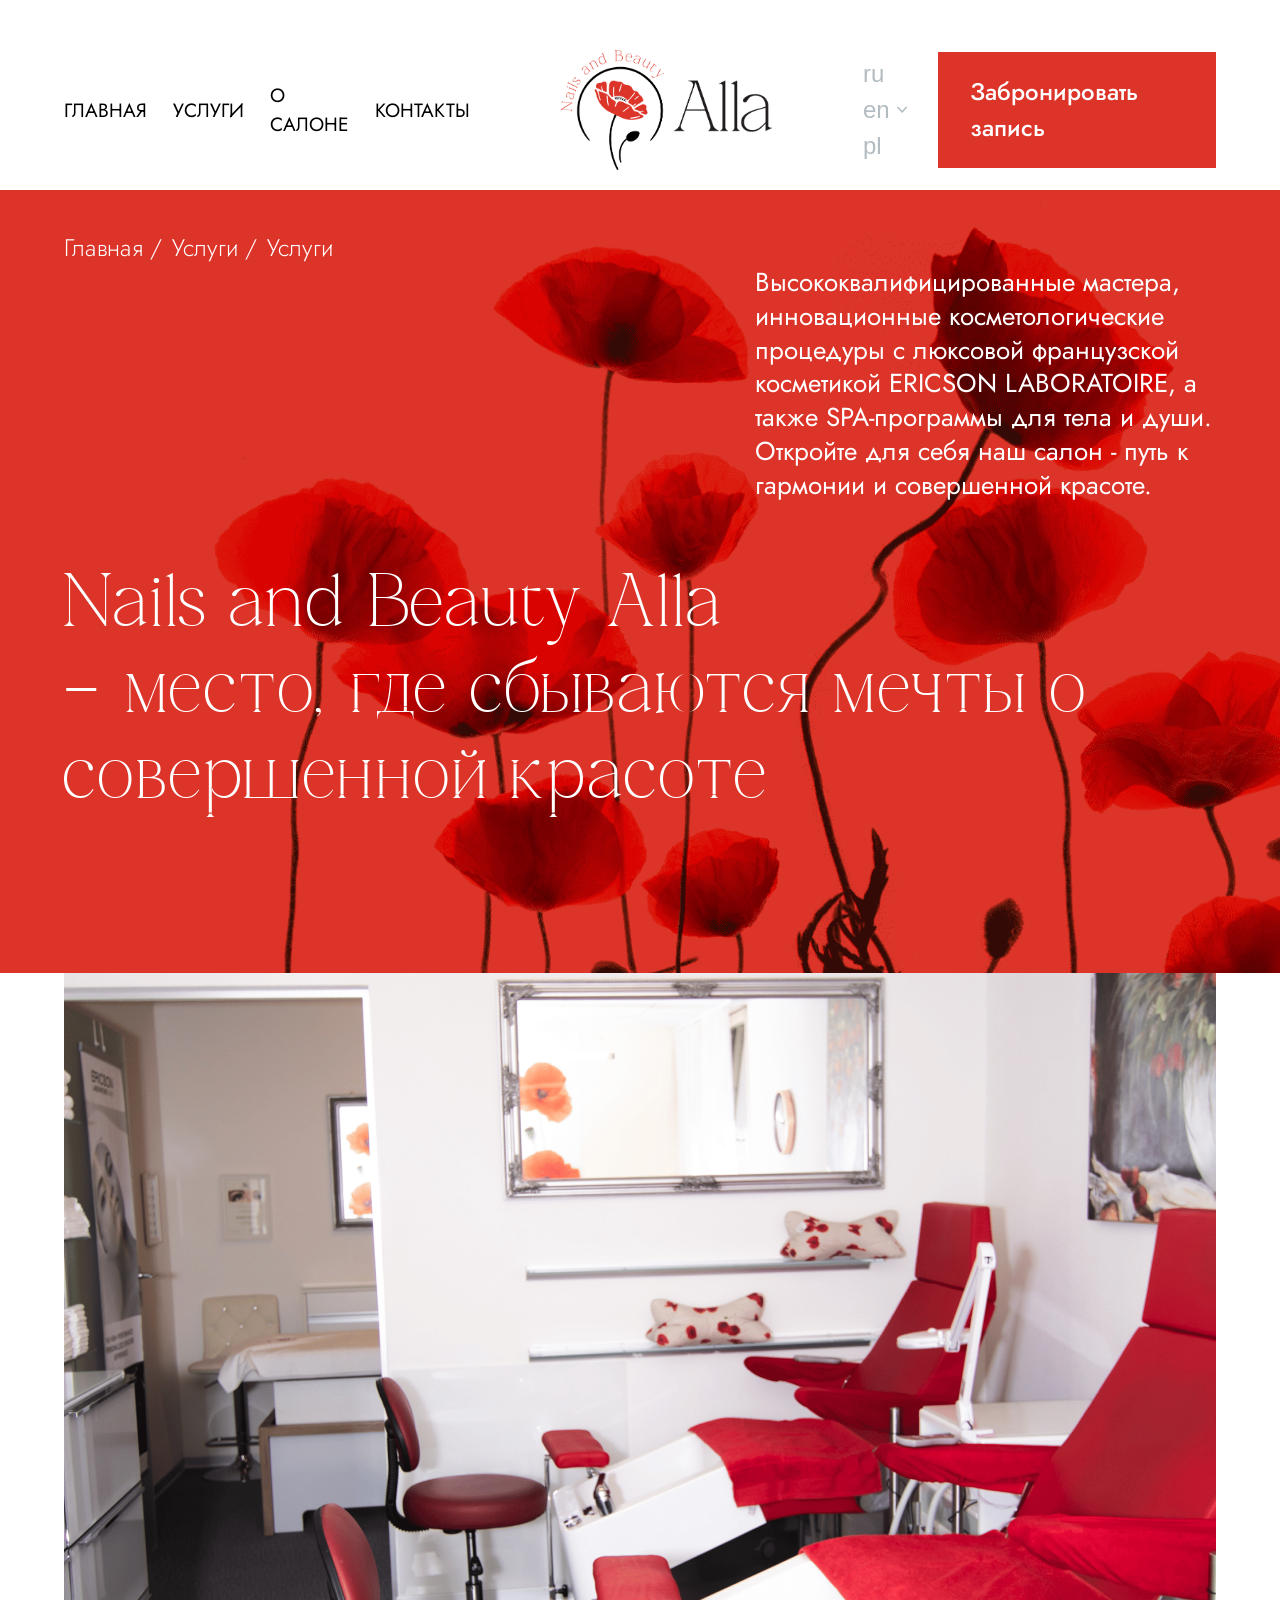
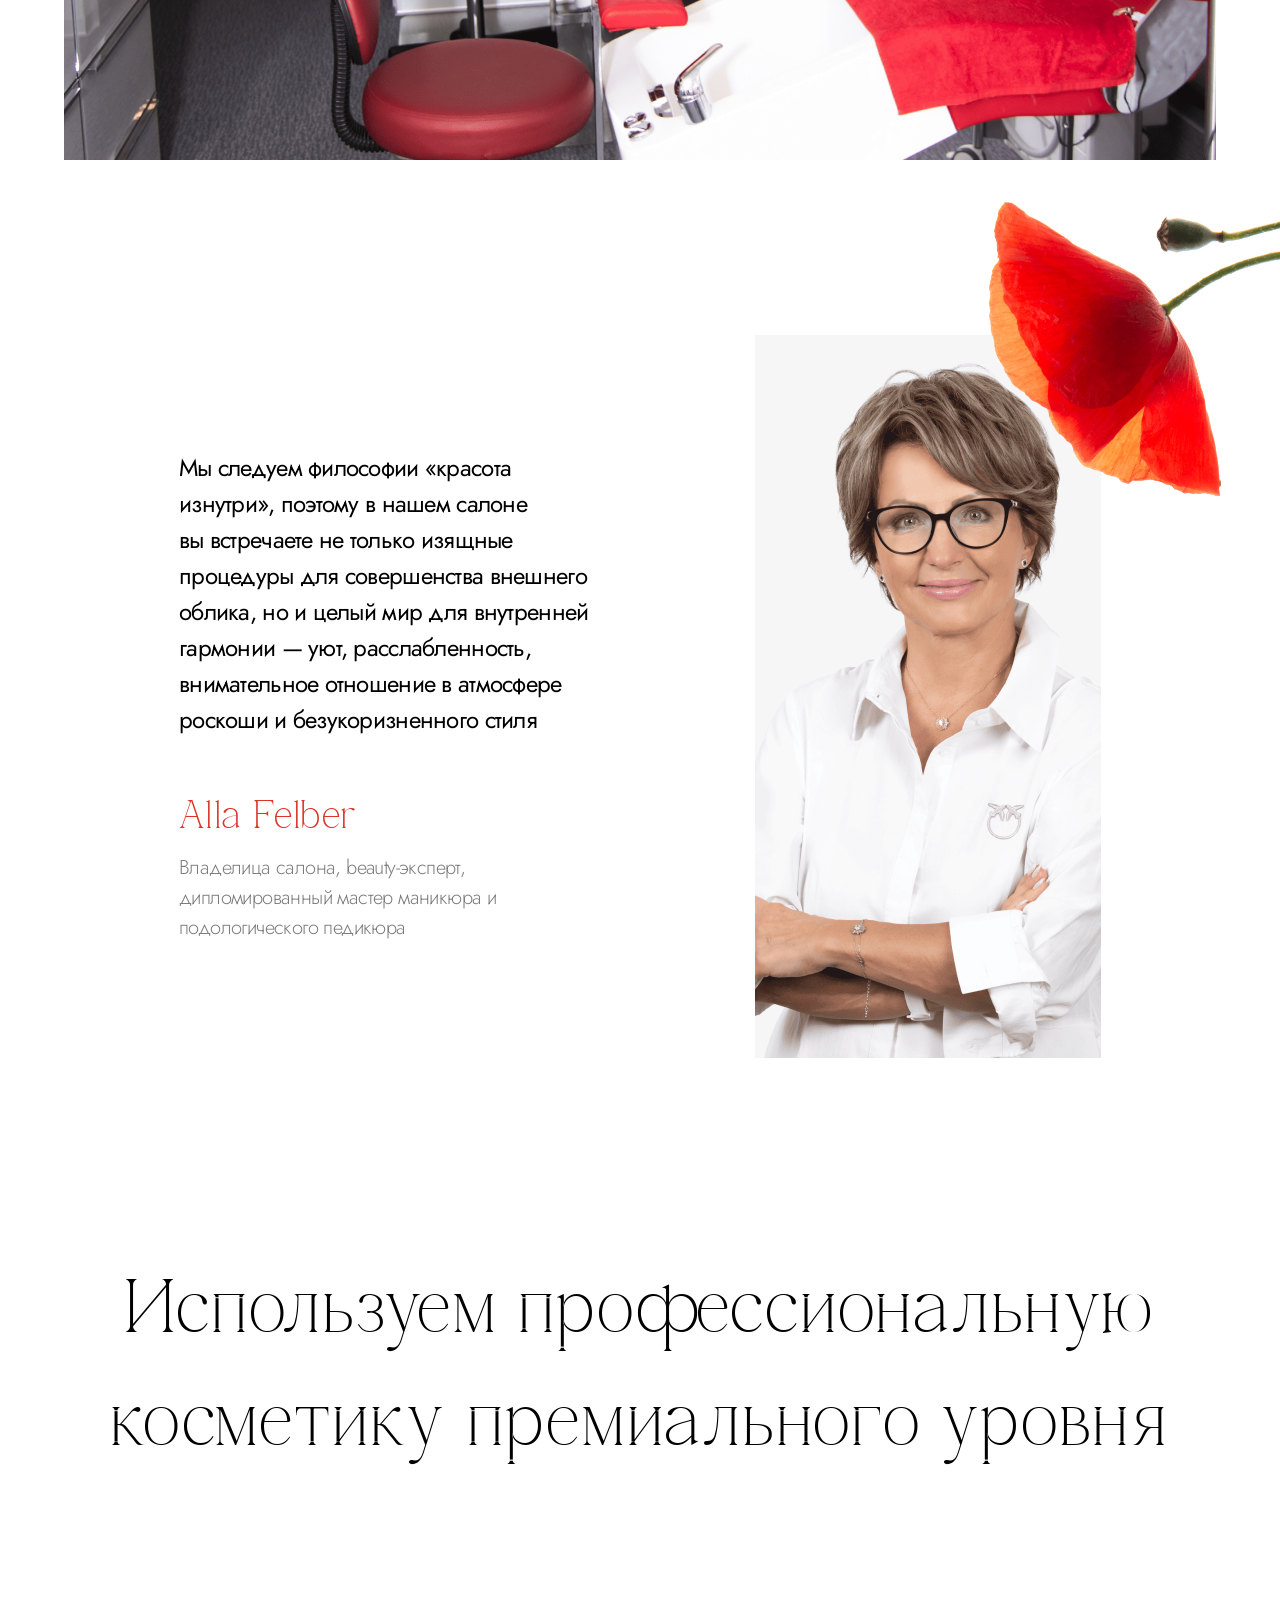
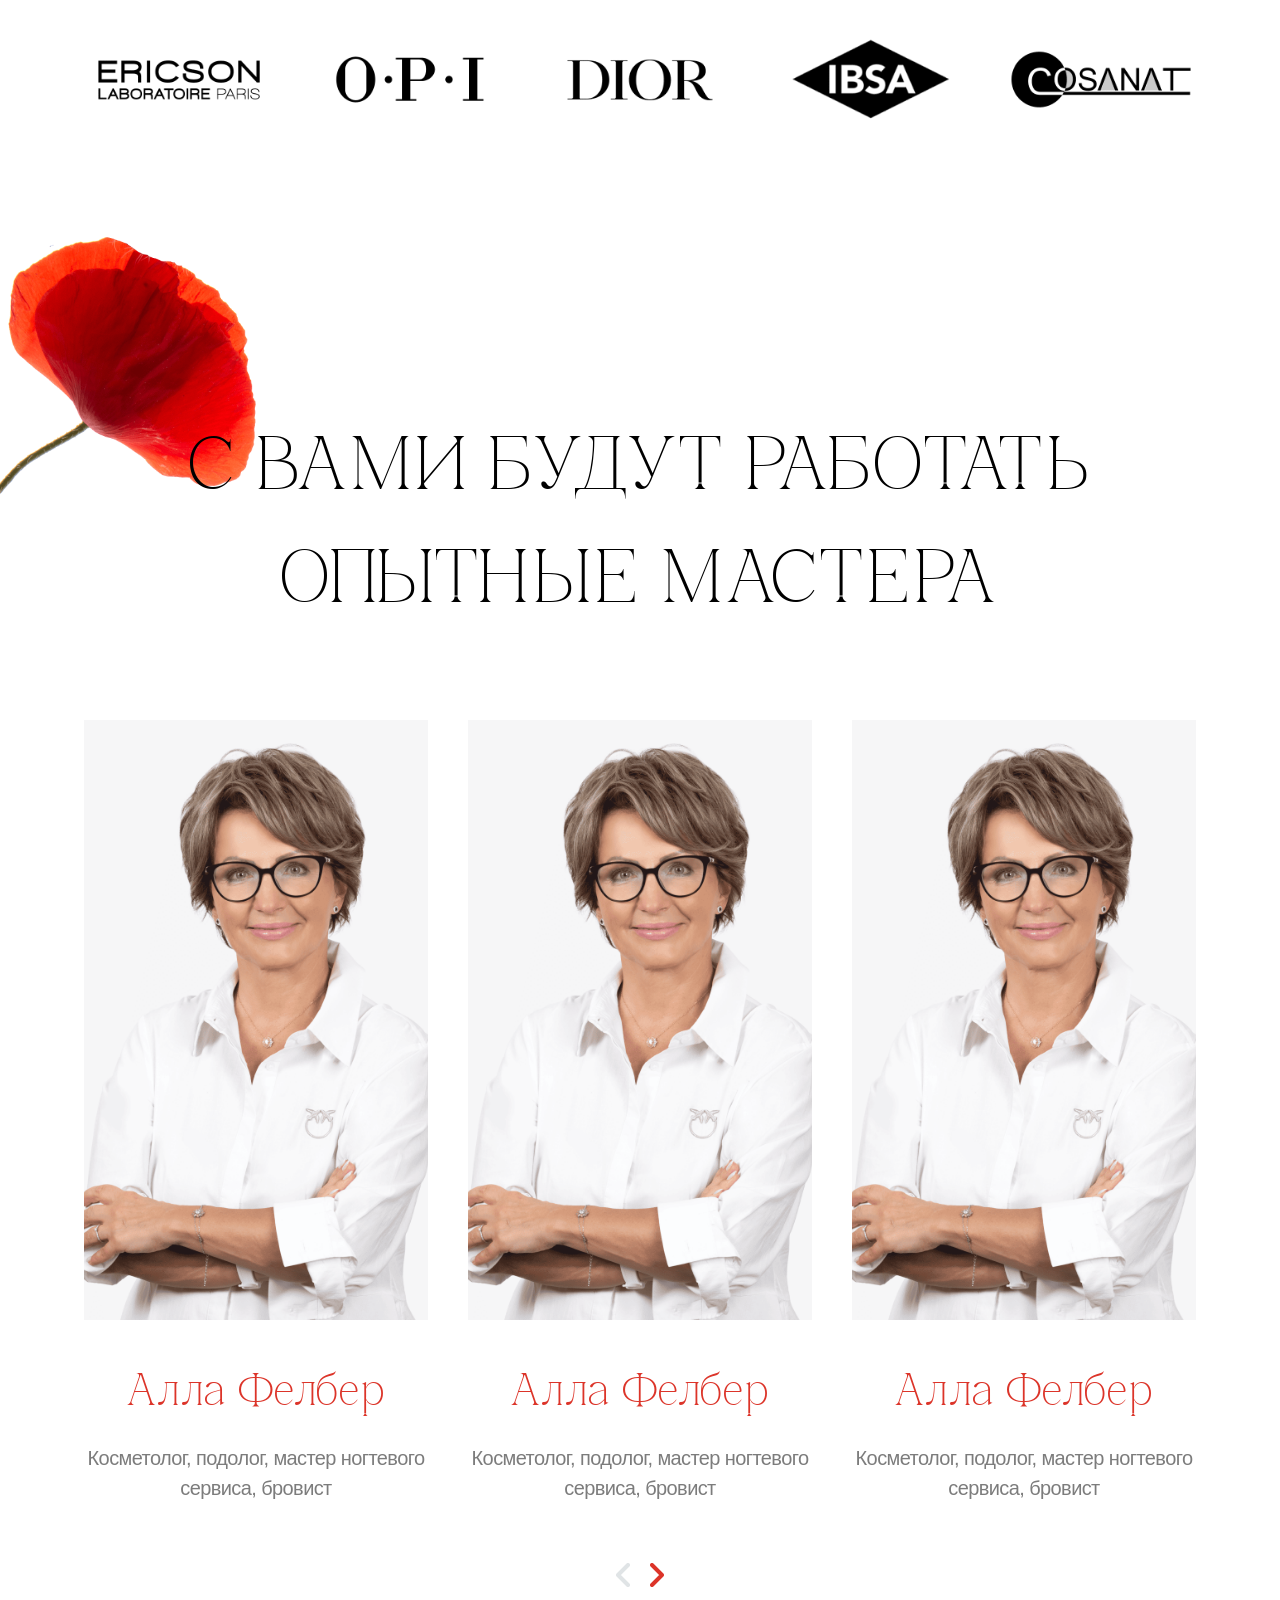
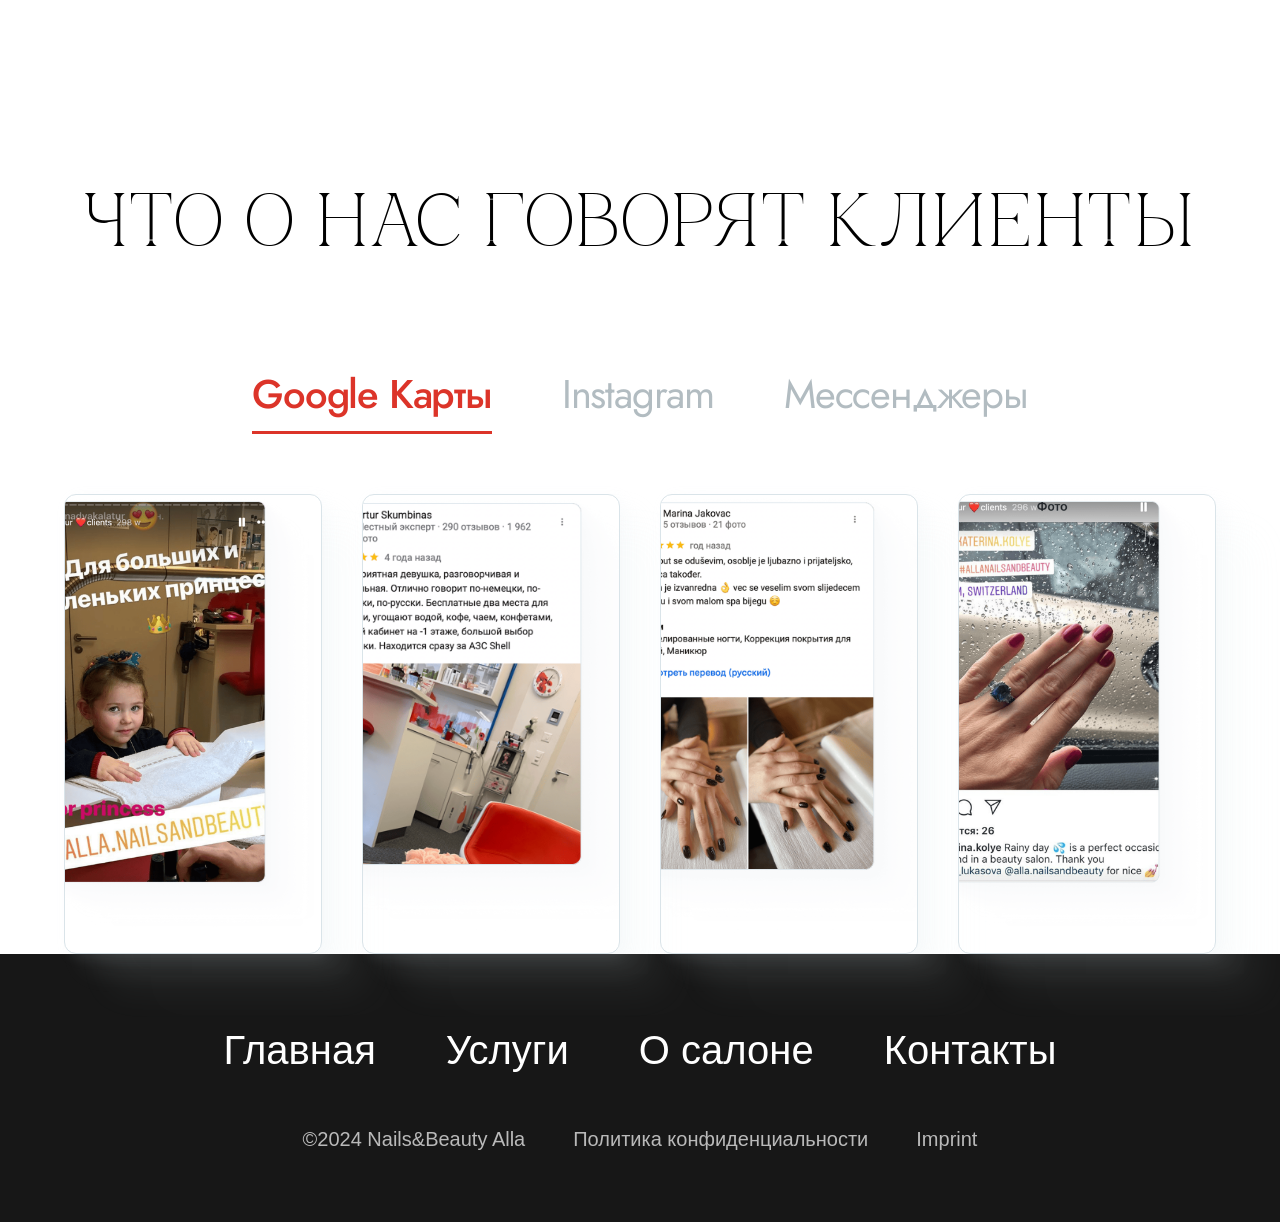
==== ab.html @ a9c6d056 "all desktop" ====
<!DOCTYPE html>
<html lang="en">
<head>
    <meta charset="UTF-8">
    <meta name="viewport" content="width=device-width, initial-scale=1.0">
    <link rel="stylesheet" href="style.css">
    <title>ab us</title>
</head>
<body>
    

    <header class="header">
        <div class="container">
            <div class="header_wrapper">
                <div class="header_left">
                    <div class="header_ul">
                        <a href="/" class="header_li">Главная</a>
                        <a href="/" class="header_li">
                            Услуги
                            <div class="header_li_pog">
                                <a href="/" class="header_li_pog_menu">Маникюр</a>
                                <a href="/" class="header_li_pog_menu">Педикюр</a>
                                <a href="/" class="header_li_pog_menu">Депиляция</a>
                                <a href="/" class="header_li_pog_menu">Косметология</a>
                            </div>
                        </a>
                        <a href="/" class="header_li">О салоне</a>
                        <a href="/" class="header_li">Контакты</a>
                    </div>
                </div>
                <a href="/" class="header_mid">
                    <img src="/assets/img/mainpage/Group27.png" alt="logo">
                </a>
                <div class="header_right">
                    <div class="header_leng">
                        <span>
                            <svg width="11" height="7" viewBox="0 0 11 7" fill="none" xmlns="http://www.w3.org/2000/svg">
                                <path d="M0.225603 0.235111C0.3701 0.0845385 0.566054 -4.86374e-05 0.770373 -4.86374e-05C0.974692 -4.86374e-05 1.17065 0.0845385 1.31514 0.235111L5.12931 4.21084L8.94347 0.235111C9.08879 0.0888057 9.28343 0.00785017 9.48547 0.00968027C9.6875 0.0115104 9.88076 0.0959792 10.0236 0.244895C10.1665 0.39381 10.2475 0.595257 10.2493 0.805848C10.251 1.01644 10.1734 1.21932 10.033 1.3708L5.67408 5.91438C5.52958 6.06495 5.33362 6.14954 5.12931 6.14954C4.92499 6.14954 4.72903 6.06495 4.58454 5.91438L0.225603 1.3708C0.0811495 1.22019 0 1.01593 0 0.802957C0 0.589983 0.0811495 0.385729 0.225603 0.235111Z" fill="#B2BCC1" />
                            </svg>
                        </span>
                        <div class="header_item">ru</div>
                        <div class="header_item">en</div>
                        <div class="header_item">pl</div>
                    </div>
                    <div class="header_but">Забронировать запись</div>
                </div>
            </div>
        </div>
    </header>

    <section class="hero2">
        <div class="container">
            <div class="bred">
                <a href="/" class="bred_item">Главная</a>
                <a href="/" class="bred_item">Услуги</a>
                <a href="/" class="bred_item">Услуги</a>
            </div>
            <p class="hero2_descr">
                Высококвалифицированные мастера, инновационные косметологические процедуры с люксовой французской косметикой ERICSON LABORATOIRE, а также SPA-программы для тела и души. Откройте для себя наш салон - путь к гармонии и совершенной красоте.
            </p>
            <h1 class="hero2_title">Nails and Beauty Alla<br>– место, где сбываются мечты о<br>совершенной красоте</h1>
        </div>
    </section>

    <section class="photo">
        <div class="container">
            <img src="/assets/img/mainpage/photosalona.png" alt="фото салона">
        </div>
    </section>

    <section class="philo">
        <div class="container">
            <div class="philo_wrapper">
                <div class="philo_info">
                    <h2 class="philo_title">Мы следуем философии «красота изнутри», поэтому в нашем салоне вы встречаете не только изящные процедуры для совершенства внешнего облика, но и целый мир для внутренней гармонии — уют, расслабленность, внимательное отношение в атмосфере роскоши и безукоризненного стиля</h2>
                    <h3 class="philo_suptitle">Alla Felber</h3>
                    <div class="philo_descr">Владелица салона, beauty-эксперт, дипломированный мастер маникюра и подологического педикюра</div>
                </div>

                <div class="philo_photo"><img src="/assets/img/mainpage/Frame79.png" alt=""></div>
            </div>
        </div>
        <div class="mac11"><img src="/assets/img/mainpage/mac6.png" alt=""></div>
    </section>  

    <section class="brand">
        <div class="container">
            <h2 class="brand_title">Используем профессиональную косметику премиального уровня</h2>

            <div class="brand_wrapper">
                <div class="brand_item"><img src="/assets/img/mainpage/1.png" alt=""></div>
                <div class="brand_item"><img src="/assets/img/mainpage/2.png" alt=""></div>
                <div class="brand_item"><img src="/assets/img/mainpage/3.png" alt=""></div>
                <div class="brand_item"><img src="/assets/img/mainpage/4.png" alt=""></div>
                <div class="brand_item"><img src="/assets/img/mainpage/5.png" alt=""></div>

            </div>
        </div>
    </section>

    <section class="masters">
        <div class="container">
            <h2 class="masters_title">с вами будут работать<br> опытные мастера</h2>

            <div class="masters_wrapper">
                <div class="masters_item">
                    <div class="masters_photo"><img src="/assets/img/mainpage/Frame79.png" alt=""></div>
                    <div class="masters_name">Алла Фелбер</div>
                    <div class="masters_descr">Косметолог, подолог, мастер ногтевого сервиса, бровист</div>
                </div>
                <div class="masters_item">
                    <div class="masters_photo"><img src="/assets/img/mainpage/Frame79.png" alt=""></div>
                    <div class="masters_name">Алла Фелбер</div>
                    <div class="masters_descr">Косметолог, подолог, мастер ногтевого сервиса, бровист</div>
                </div>
                <div class="masters_item">
                    <div class="masters_photo"><img src="/assets/img/mainpage/Frame79.png" alt=""></div>
                    <div class="masters_name">Алла Фелбер</div>
                    <div class="masters_descr">Косметолог, подолог, мастер ногтевого сервиса, бровист</div>
                </div>
                <div class="masters_item">
                    <div class="masters_photo"><img src="/assets/img/mainpage/Frame79.png" alt=""></div>
                    <div class="masters_name">Алла Фелбер</div>
                    <div class="masters_descr">Косметолог, подолог, мастер ногтевого сервиса, бровист</div>
                </div>
                <div class="masters_item">
                    <div class="masters_photo"><img src="/assets/img/mainpage/Frame79.png" alt=""></div>
                    <div class="masters_name">Алла Фелбер</div>
                    <div class="masters_descr">Косметолог, подолог, мастер ногтевого сервиса, бровист</div>
                </div>
            </div>

            <div class="masters_btn">
                <div class="masters_btn_arr masters_btn_arr_active">
                    <svg width="14" height="24" viewBox="0 0 14 24" fill="none" xmlns="http://www.w3.org/2000/svg">
                        <path d="M12 22L2 12L12 2" stroke="#B2BCC1" stroke-width="4" stroke-linecap="round" stroke-linejoin="round" />
                    </svg>
                </div>
                <div class="masters_btn_arr">
                    <svg width="14" height="24" viewBox="0 0 14 24" fill="none" xmlns="http://www.w3.org/2000/svg">
                        <path d="M2 22L12 12L2 2" stroke="#B2BCC1" stroke-width="4" stroke-linecap="round" stroke-linejoin="round" />
                    </svg>
                </div>
            </div>
        </div>
        <div class="mac12"><img src="/assets/img/mainpage/mac1.png" alt=""></div>
    </section>

    <section class="sure">
        <div class="container">
            <h2 class="sure_title">что о нас говорят клиенты</h2>

            <div class="sure_btn">
                <div class="sure_btn_item sure_btn_item_active">Google Карты</div>
                <div class="sure_btn_item">Instagram</div>
                <div class="sure_btn_item">Мессенджеры</div>
            </div>

            <div class="sure_wrapper">
                <div class="sure_item sure_item_active">
                    <div class="sure_item_photo">
                        <img src="/assets/img/mainpage/Rectangle14.png" alt="">
                    </div>
                    <div class="sure_item_photo">
                        <img src="/assets/img/mainpage/Rectangle15.png" alt="">
                    </div>
                     <div class="sure_item_photo">
                        <img src="/assets/img/mainpage/Rectangle19.png" alt="">
                    </div>
                    <div class="sure_item_photo">
                        <img src="/assets/img/mainpage/Rectangle20.png" alt="">
                    </div>
                </div>

                <div class="sure_item">
                    <div class="sure_item_photo">
                        <img src="/assets/img/mainpage/Rectangle14.png" alt="">
                    </div>
                    <div class="sure_item_photo">
                        <img src="/assets/img/mainpage/Rectangle15.png" alt="">
                    </div>
                     <div class="sure_item_photo">
                        <img src="/assets/img/mainpage/Rectangle19.png" alt="">
                    </div>
                    <div class="sure_item_photo">
                        <img src="/assets/img/mainpage/Rectangle20.png" alt="">
                    </div>
                </div>

                <div class="sure_item">
                    <div class="sure_item_photo">
                        <img src="/assets/img/mainpage/Rectangle14.png" alt="">
                    </div>
                    <div class="sure_item_photo">
                        <img src="/assets/img/mainpage/Rectangle15.png" alt="">
                    </div>
                     <div class="sure_item_photo">
                        <img src="/assets/img/mainpage/Rectangle19.png" alt="">
                    </div>
                    <div class="sure_item_photo">
                        <img src="/assets/img/mainpage/Rectangle20.png" alt="">
                    </div>
                </div>
            </div>
        </div>
    </section>


    <footer class="footer">
        <div class="container">
            <div class="footer_menu">
                <a href="/" class="footer_li">Главная</a>
                <a href="/" class="footer_li">Услуги</a>
                <a href="/" class="footer_li">О салоне</a>
                <a href="/" class="footer_li">Контакты</a>
            </div>

            <div class="footer_info">
                <div class="footer_create">©2024 Nails&Beauty Alla</div>
                <a href="" class="footer_politics">Политика конфиденциальности</a>
                <a href="" class="footer_imp">Imprint</a>
            </div>
        </div>
    </footer>

    <script src="assets/js/script.js"></script>
</body>
</html>
---- style.css ----
@charset "UTF-8";
*,
*::before,
*::after {
  margin: 0;
  padding: 0;
  -webkit-box-sizing: border-box;
          box-sizing: border-box;
}

html, body {
  height: 100%;
  font-family: sans-serif;
  line-height: 1.5;
  -webkit-font-smoothing: antialiased;
  -moz-osx-font-smoothing: grayscale;
}

img, picture, video, canvas, svg {
  display: block;
  max-width: 100%;
  height: auto;
}

input, button, textarea, select {
  font: inherit;
}

a {
  text-decoration: none;
  color: inherit;
}

ul, ol {
  list-style: none;
}

table {
  border-collapse: collapse;
  border-spacing: 0;
}

@font-face {
  font-family: "Jost";
  src: url("/assets/fonts/Jost-VariableFont_wght.woff2") format("woff2"), url("/assets/fonts/Jost-VariableFont_wght.ttf") format("truetype");
  font-weight: 100 900;
  font-style: normal;
  font-display: swap;
}
@font-face {
  font-family: "Jost";
  src: url("/assets/fonts/Jost-Italic-VariableFont_wght.woff2") format("woff2"), url("/assets/fonts/Jost-Italic-VariableFont_wght.ttf") format("truetype");
  font-weight: 100 900;
  font-style: italic;
  font-display: swap;
}
@font-face {
  font-family: "Commissioner";
  src: url("/assets/fonts/Commissioner-VariableFont_FLAR,VOLM.woff2") format("woff2"), url("/assets/fonts/Commissioner-VariableFont_FLAR,VOLM.ttf") format("truetype");
  font-weight: 100 900;
  font-style: normal;
  font-display: swap;
}
@font-face {
  font-family: "Felidae";
  src: url("/assets/fonts/Felidae.woff2") format("woff2"), url("/assets/fonts/Felidae.ttf") format("truetype");
  font-weight: normal;
  font-style: normal;
  font-display: swap;
}
:root {
  --font-family: 'Jost', sans-serif;
  --second-family: 'Felidae', sans-serif;
  --third-family: 'Commissioner', sans-serif;
}

.container {
  margin: 0 auto;
  width: 1920px;
  height: 100%;
}

.header {
  margin-top: 50px;
}
.header_wrapper {
  display: grid;
  grid-template-columns: 1fr 1fr 1fr;
  -webkit-box-pack: justify;
      -ms-flex-pack: justify;
          justify-content: space-between;
  gap: 20px;
  -webkit-box-align: center;
      -ms-flex-align: center;
          align-items: center;
}
.header_ul {
  display: -webkit-box;
  display: -ms-flexbox;
  display: flex;
  -webkit-box-pack: start;
      -ms-flex-pack: start;
          justify-content: flex-start;
  gap: 26px;
  -webkit-box-align: center;
      -ms-flex-align: center;
          align-items: center;
}
.header_li {
  font-family: var(--font-family);
  font-weight: 400;
  font-size: 27px;
  text-transform: uppercase;
  color: #000;
}
.header_li_pog {
  display: none;
}
.header_mid {
  height: 168px;
}
.header_mid img {
  -o-object-fit: contain;
     object-fit: contain;
  height: 100%;
  width: 100%;
}
.header_right {
  display: -webkit-box;
  display: -ms-flexbox;
  display: flex;
  -webkit-box-pack: end;
      -ms-flex-pack: end;
          justify-content: flex-end;
  gap: 30px;
  -webkit-box-align: center;
      -ms-flex-align: center;
          align-items: center;
}
.header_leng {
  font-family: var(--third-family);
  font-weight: 400;
  font-size: 24px;
  color: #b2bcc1;
  position: relative;
  padding-right: 18px;
}
.header_leng span {
  position: absolute;
  top: 50%;
  right: 0;
  -webkit-transform: translateY(-50%);
          transform: translateY(-50%);
}
.header_but {
  background: #dc3429;
  font-family: var(--font-family);
  font-weight: 500;
  font-size: 24px;
  color: #fff;
  padding: 22px 32px;
  cursor: pointer;
}

.mains {
  background-image: url(/assets/img/mainpage/image1.png);
  background-position: right;
  background-repeat: no-repeat;
  background-size: contain;
  padding: 270px 0;
}
.mains_h1 {
  width: 50%;
  font-family: var(--second-family);
  font-weight: 400;
  font-size: 85px;
  line-height: 115%;
  letter-spacing: 0.05em;
  color: #211d1d;
}

.two {
  margin-top: 130px;
  position: relative;
}
.two_block1 {
  display: grid;
  grid-template-columns: 1fr 1fr;
  gap: 100px;
}
.two_block1_img {
  -webkit-box-ordinal-group: 2;
      -ms-flex-order: 1;
          order: 1;
}
.two_block1_img img {
  -o-object-fit: cover;
     object-fit: cover;
  height: 1000px;
  width: 100%;
}
.two_block1_text {
  -webkit-box-ordinal-group: 3;
      -ms-flex-order: 2;
          order: 2;
  margin-top: 140px;
  margin-right: 60px;
}
.two_block1_text_title {
  font-family: var(--second-family);
  font-weight: 400;
  font-size: 75px;
  line-height: 110%;
  letter-spacing: 0.05em;
  color: #dc3429;
}
.two_block1_text_descr {
  margin-top: 50px;
  font-family: var(--font-family);
  font-weight: 300;
  font-size: 26px;
  line-height: 130%;
  color: #000;
}
.two_block2 {
  display: grid;
  grid-template-columns: 1fr 1fr;
  gap: 100px;
}
.two_block2_img {
  margin-top: -100px;
}
.two_block2_img img {
  -o-object-fit: cover;
     object-fit: cover;
  height: 1000px;
  width: 100%;
}
.two_block2_text {
  margin-top: 200px;
  margin-right: 60px;
}
.two_block2_text_title {
  font-family: var(--second-family);
  font-weight: 400;
  font-size: 75px;
  line-height: 110%;
  letter-spacing: 0.05em;
  color: #dc3429;
}
.two_block2_text_descr {
  margin-top: 50px;
  font-family: var(--font-family);
  font-weight: 300;
  font-size: 26px;
  line-height: 130%;
  color: #000;
}
.two .mac1 {
  width: 459px;
  height: 412px;
  position: absolute;
  left: 0;
  bottom: -335px;
}

.service {
  margin-top: 275px;
}
.service_main {
  font-family: var(--font-family);
  font-weight: 400;
  font-size: 75px;
  letter-spacing: 0.05em;
  text-transform: uppercase;
  text-align: center;
  color: #000;
}
.service_wrapper {
  margin-top: 85px;
  display: -webkit-box;
  display: -ms-flexbox;
  display: flex;
  -ms-flex-wrap: wrap;
      flex-wrap: wrap;
  -webkit-box-pack: center;
      -ms-flex-pack: center;
          justify-content: center;
  gap: 60px 40px;
}
.service_item {
  width: 30%;
}
.service_img {
  height: 521px;
}
.service_img img {
  width: 100%;
  -o-object-fit: cover;
     object-fit: cover;
}
.service_title {
  margin-top: 30px;
  font-family: var(--second-family);
  font-weight: 400;
  font-size: 45px;
  line-height: 100%;
  letter-spacing: 0.05em;
  color: #dc3429;
  position: relative;
  display: block;
  width: 100%;
}
.service_title::after {
  content: "";
  position: absolute;
  width: 11px;
  height: 18px;
  background-image: url("data:image/svg+xml,%3Csvg width='11' height='18' viewBox='0 0 11 18' fill='none' xmlns='http://www.w3.org/2000/svg'%3E%3Cpath d='M1.5 15.9361L8.71805 8.71805L1.5 1.5' stroke='%23B2BCC1' stroke-width='3' stroke-linecap='round' stroke-linejoin='round' /%3E%3C/svg%3E");
  background-size: contain;
  background-repeat: no-repeat;
  /* Позиционирование */
  right: 0;
  top: 50%;
  -webkit-transform: translateY(-50%);
          transform: translateY(-50%);
}
.service_descr {
  margin-top: 20px;
  font-family: var(--font-family);
  font-weight: 400;
  font-size: 20px;
  line-height: 130%;
  color: #000;
}
.service_supdescr {
  margin-top: 6px;
  font-family: var(--font-family);
  font-weight: 300;
  font-size: 16px;
  line-height: 130%;
  color: #000;
}

.special {
  margin-top: 230px;
}
.special_title {
  font-family: var(--font-family);
  font-weight: 400;
  font-size: 75px;
  letter-spacing: 0.05em;
  text-transform: uppercase;
  text-align: center;
  color: #000;
}
.special_wrapper {
  position: relative;
  margin-top: 70px;
  background: #dc3429;
  background-image: url(/assets/img/mainpage/Frame69.png);
  padding: 150px 0;
  background-size: contain;
  background-position: 60%;
  background-repeat: no-repeat;
}
.special_wrapper .container {
  display: grid;
  grid-template-columns: 7fr 4fr;
  gap: 30px;
  -webkit-box-pack: justify;
      -ms-flex-pack: justify;
          justify-content: space-between;
}
.special_sup {
  font-family: var(--font-family);
  font-weight: 300;
  font-size: 30px;
  line-height: 130%;
  color: #fff;
}
.special_suptitle {
  margin-top: 30px;
  font-family: var(--font-family);
  font-weight: 500;
  font-size: 60px;
  letter-spacing: -0.01em;
  text-transform: uppercase;
  color: #fff;
}
.special_price {
  font-family: var(--font-family);
  font-weight: 500;
  font-size: 72px;
  letter-spacing: -0.03em;
  text-transform: uppercase;
  color: #fff;
}
.special_but {
  margin-top: 30px;
  font-family: var(--font-family);
  padding: 23px 54px;
  background: #000;
  font-weight: 500;
  font-size: 30px;
  color: #fff;
  cursor: pointer;
}
.special_block:last-child {
  display: -webkit-box;
  display: -ms-flexbox;
  display: flex;
  -webkit-box-orient: vertical;
  -webkit-box-direction: normal;
      -ms-flex-direction: column;
          flex-direction: column;
  -webkit-box-align: center;
      -ms-flex-align: center;
          align-items: center;
  -webkit-box-pack: end;
      -ms-flex-pack: end;
          justify-content: flex-end;
}
.special .mak2 {
  width: 423px;
  height: 390px;
  position: absolute;
  right: 132px;
  top: 0;
  -webkit-transform: translateY(-100%);
          transform: translateY(-100%);
}

.photos {
  margin-top: 270px;
}
.photos_title {
  font-family: var(--font-family);
  font-weight: 400;
  font-size: 75px;
  letter-spacing: 0.05em;
  text-transform: uppercase;
  text-align: center;
  color: #000;
}
.photos_wrapper {
  display: grid;
  grid-template-columns: repeat(3, 1fr);
  grid-template-rows: repeat(150, 1fr);
  gap: 0px 40px;
  height: 1600px;
}
.photos_item {
  margin-bottom: 80px;
  height: auto;
}
.photos_item img {
  width: 100%;
  height: 100%;
  -o-object-fit: cover;
     object-fit: cover;
}
.photos_item:nth-child(3n+1) {
  grid-column: 1/2;
}
.photos_item:nth-child(3n+2) {
  grid-column: 2/3;
}
.photos_item:nth-child(3n+3) {
  grid-column: 3/4;
}
.photos_item:nth-child(1) {
  grid-row: 1/31;
}
.photos_item:nth-child(2) {
  grid-row: 1/66;
}
.photos_item:nth-child(3) {
  grid-row: 1/46;
}
.photos_item:nth-child(4) {
  grid-row: 31/80;
}
.photos_item:nth-child(5) {
  grid-row: 66/97;
}
.photos_item:nth-child(6) {
  grid-row: 46/77;
}
.photos_item:nth-child(7) {
  grid-row: 80/150;
}
.photos_item:nth-child(8) {
  grid-row: 97/150;
}
.photos_item:nth-child(9) {
  grid-row: 77/150;
}

.slider {
  width: 100%;
  overflow: hidden;
  position: relative;
  padding: 240px 0;
}

.slider_wrapper {
  display: -webkit-box;
  display: -ms-flexbox;
  display: flex;
  gap: 10px;
  -webkit-animation: scroll 20s linear infinite;
          animation: scroll 20s linear infinite;
  width: -webkit-fit-content;
  width: -moz-fit-content;
  width: fit-content;
}

.slider_item {
  -ms-flex-negative: 0;
      flex-shrink: 0;
  width: 279px;
  height: 279px;
}

.slider_item img {
  width: 100%;
  height: 100%;
  -o-object-fit: cover;
     object-fit: cover;
  display: block;
}

@-webkit-keyframes scroll {
  0% {
    -webkit-transform: translateX(0);
            transform: translateX(0);
  }
  100% {
    -webkit-transform: translateX(-50%);
            transform: translateX(-50%);
  }
}

@keyframes scroll {
  0% {
    -webkit-transform: translateX(0);
            transform: translateX(0);
  }
  100% {
    -webkit-transform: translateX(-50%);
            transform: translateX(-50%);
  }
}
.slider_phone {
  z-index: 100;
  position: absolute;
  top: 56%;
  left: 50%;
  -webkit-transform: translate(-50%, -50%);
          transform: translate(-50%, -50%);
  width: 355px;
  height: 700px;
}

.slider_phone2 {
  position: absolute;
  top: 56%;
  left: 50%;
  -webkit-transform: translate(-50%, -50%);
          transform: translate(-50%, -50%);
  width: 281px;
  height: 428px;
}

.slider2 {
  width: 100%;
  overflow: hidden;
  position: relative;
  margin-top: 200px;
}
.slider2_title {
  font-family: var(--second-family);
  font-weight: 400;
  font-size: 75px;
  letter-spacing: 0.05em;
  color: #000;
}
.slider2_wrapper {
  display: -webkit-box;
  display: -ms-flexbox;
  display: flex;
  gap: 10px;
  -webkit-animation: scrolll 20s linear infinite;
          animation: scrolll 20s linear infinite;
  width: -webkit-fit-content;
  width: -moz-fit-content;
  width: fit-content;
}
.slider2_item {
  -ms-flex-negative: 0;
      flex-shrink: 0;
  width: 512px;
}
.slider2_item_img {
  height: 469px;
}
.slider2_item_img img {
  width: 100%;
  height: 100%;
  -o-object-fit: cover;
     object-fit: cover;
}
.slider2_item_title {
  margin-top: 35px;
  font-family: var(--second-family);
  font-weight: 400;
  font-size: 45px;
  line-height: 100%;
  letter-spacing: 0.05em;
  color: #000;
}
.slider2_item_descr {
  margin-top: 30px;
  font-family: var(--font-family);
  font-weight: 300;
  font-size: 20px;
  line-height: 130%;
  color: #000;
}

@-webkit-keyframes scrolll {
  0% {
    -webkit-transform: translateX(0);
            transform: translateX(0);
  }
  100% {
    -webkit-transform: translateX(-50%);
            transform: translateX(-50%);
  }
}

@keyframes scrolll {
  0% {
    -webkit-transform: translateX(0);
            transform: translateX(0);
  }
  100% {
    -webkit-transform: translateX(-50%);
            transform: translateX(-50%);
  }
}
.food {
  margin-top: 160px;
}
.food_title {
  font-family: var(--second-family);
  font-weight: 400;
  font-size: 75px;
  letter-spacing: 0.05em;
  text-transform: uppercase;
  text-align: center;
  color: #000;
}
.food_btn {
  margin-top: 100px;
  display: -webkit-box;
  display: -ms-flexbox;
  display: flex;
  -webkit-box-pack: center;
      -ms-flex-pack: center;
          justify-content: center;
  width: 100%;
  gap: 70px;
}
.food_li {
  font-family: var(--font-family);
  font-weight: 400;
  font-size: 40px;
  letter-spacing: -0.03em;
  text-align: center;
  color: #b2bcc1;
  cursor: pointer;
}
.food_li_active {
  font-weight: 500;
  color: #dc3429;
  border-bottom: 3.61px solid #dc3429;
  padding: 0px 0px 7px;
}
.food_menu {
  margin-top: 156px;
  background: #dc3429;
  background-image: url(/assets/img/mainpage/mac.png);
  background-size: contain;
  background-position: center;
  background-repeat: no-repeat;
  padding: 80px 100px;
  display: none;
  grid-template-columns: 1fr 1fr;
  gap: 60px 140px;
  position: relative;
}
.food_menu_active {
  display: grid;
}
.food_menu_li {
  display: grid;
  -webkit-box-pack: justify;
      -ms-flex-pack: justify;
          justify-content: space-between;
  grid-template-columns: auto 1fr auto;
  gap: 14px;
}
.food_menu_li_title {
  font-family: var(--font-family);
  font-weight: 400;
  font-size: 36px;
  letter-spacing: -0.03em;
  color: #fff;
}
.food_menu_li_descr {
  font-family: var(--font-family);
  font-weight: 400;
  font-size: 36px;
  letter-spacing: -0.03em;
  text-transform: uppercase;
  text-align: right;
  color: #fff;
}
.food_menu_li_line {
  border-bottom: 1.01px dashed rgba(255, 255, 255, 0.5);
  margin-bottom: 13px;
}
.food .mak3 {
  position: absolute;
  top: -315px;
  left: -136px;
  width: 424px;
  height: 315px;
}

.profi {
  margin-top: 200px;
}
.profi_title {
  font-family: var(--second-family);
  font-weight: 400;
  font-size: 75px;
  letter-spacing: 0.05em;
  text-transform: uppercase;
  text-align: center;
  color: #000;
}
.profi_suptitle {
  margin-top: 20px;
  font-family: var(--font-family);
  font-weight: 400;
  font-size: 40px;
  letter-spacing: -0.03em;
  text-align: center;
  color: rgba(220, 52, 41, 0.5);
}
.profi_wrapper {
  margin-top: 80px;
  display: -webkit-box;
  display: -ms-flexbox;
  display: flex;
  gap: 70px;
  -webkit-box-pack: center;
      -ms-flex-pack: center;
          justify-content: center;
}
.profi_block {
  width: 381px;
  display: -webkit-box;
  display: -ms-flexbox;
  display: flex;
  -webkit-box-orient: vertical;
  -webkit-box-direction: normal;
      -ms-flex-direction: column;
          flex-direction: column;
  -webkit-box-align: center;
      -ms-flex-align: center;
          align-items: center;
}
.profi_photo {
  height: 520px;
  width: 100%;
}
.profi_photo img {
  width: 100%;
  height: 100%;
  -o-object-fit: cover;
     object-fit: cover;
}
.profi_descr {
  margin-top: 40px;
  font-family: var(--font-family);
  font-weight: 400;
  font-size: 40px;
  line-height: 105%;
  letter-spacing: -0.01em;
  text-align: center;
  color: #000;
}

.bron {
  margin-top: 200px;
  background-image: url(/assets/img/mainpage/banner-with-hand-holding-red-poppy-flower-symbol-remembrance-memorial-anzac-day\ 2.png);
  background-position: 10%;
  background-size: cover;
  background-repeat: no-repeat;
  padding: 200px 0 190px 0;
}
.bron_title {
  font-family: var(--font-family);
  font-weight: 500;
  font-size: 70px;
  letter-spacing: -0.03em;
  text-transform: uppercase;
  color: #fff;
  width: 55%;
}
.bron_btn {
  margin-top: 50px;
  font-family: var(--font-family);
  font-weight: 500;
  font-size: 30px;
  color: #fff;
  padding: 23px 54px;
  background: #000;
  text-align: center;
  display: inline-block;
}

.map {
  margin-top: 200px;
}
.map_wrapper {
  display: grid;
  grid-template-columns: 0.9fr 1fr;
  gap: 65px;
}
.map_info {
  position: relative;
}
.map_title {
  font-family: var(--font-family);
  font-weight: 500;
  font-size: 38px;
  line-height: 130%;
  color: #dc3429;
}
.map_addres {
  margin-top: 28px;
  font-family: var(--font-family);
  font-weight: 300;
  font-size: 38px;
  line-height: 130%;
  color: #000;
}
.map_phone {
  margin-top: 72px;
  font-family: var(--font-family);
  font-weight: 500;
  font-size: 97px;
  line-height: 130%;
  display: block;
  color: #dc3429;
}
.map_mail {
  margin-top: 12px;
  font-family: var(--font-family);
  font-weight: 300;
  font-size: 48px;
  line-height: 130%;
  color: #000;
  display: block;
}
.map_blocks {
  margin-top: 72px;
  display: -webkit-box;
  display: -ms-flexbox;
  display: flex;
  -webkit-box-pack: start;
      -ms-flex-pack: start;
          justify-content: flex-start;
  gap: 60px;
}
.map_block_title {
  font-family: var(--font-family);
  font-weight: 300;
  font-size: 38px;
  line-height: 130%;
  text-transform: uppercase;
  color: #b2bcc1;
}
.map_block_descr {
  font-family: var(--font-family);
  font-size: 38px;
  line-height: 130%;
  text-transform: uppercase;
  font-weight: 400;
  color: #dc3429;
}
.map_soc {
  margin-top: 80px;
  margin-bottom: 70px;
  display: -webkit-box;
  display: -ms-flexbox;
  display: flex;
  -webkit-box-pack: start;
      -ms-flex-pack: start;
          justify-content: flex-start;
  gap: 24px;
}
.map .mac5 {
  position: absolute;
  width: 365px;
  height: 294px;
  bottom: 0;
  right: -30px;
}

.footer {
  background: #171717;
  padding: 70px 0;
}
.footer_menu {
  display: -webkit-box;
  display: -ms-flexbox;
  display: flex;
  -webkit-box-pack: center;
      -ms-flex-pack: center;
          justify-content: center;
  gap: 70px;
}
.footer_li {
  font-family: var(--third-family);
  font-weight: 300;
  font-size: 40px;
  line-height: 130%;
  color: #fff;
}
.footer_info {
  margin-top: 50px;
  display: -webkit-box;
  display: -ms-flexbox;
  display: flex;
  -webkit-box-pack: center;
      -ms-flex-pack: center;
          justify-content: center;
  gap: 48px;
}
.footer_create {
  font-family: var(--third-family);
  font-weight: 300;
  font-size: 20px;
  line-height: 130%;
  color: rgba(255, 255, 255, 0.7);
}
.footer_politics {
  font-family: var(--third-family);
  font-weight: 300;
  font-size: 20px;
  line-height: 130%;
  color: rgba(255, 255, 255, 0.7);
}
.footer_imp {
  font-family: var(--third-family);
  font-weight: 300;
  font-size: 20px;
  line-height: 130%;
  color: rgba(255, 255, 255, 0.7);
}

.hero {
  margin-top: 20px;
  background: #dc3429;
  background-image: url(/assets/img/mainpage/hapkasup.png);
  padding: 40px 0 87px 0;
  background-size: cover;
  background-position: 60%;
  background-repeat: no-repeat;
}
.hero .bred {
  font-family: var(--font-family);
  font-weight: 300;
  font-size: 24px;
  color: #fff;
  display: -webkit-box;
  display: -ms-flexbox;
  display: flex;
  gap: 10px;
}
.hero .bred_item::after {
  content: " /";
}
.hero .bred_item:last-child::after {
  content: "";
}
.hero_title {
  margin-top: 130px;
  font-family: var(--second-family);
  font-weight: 400;
  font-size: 90px;
  letter-spacing: 0.05em;
  text-transform: uppercase;
  color: #fff;
}

.hero2 {
  margin-top: 20px;
  background: #dc3429;
  background-image: url(/assets/img/mainpage/hapkasup.png);
  padding: 40px 0 150px 0;
  background-size: cover;
  background-position: 60%;
  background-repeat: no-repeat;
}
.hero2 .bred {
  font-family: var(--font-family);
  font-weight: 300;
  font-size: 24px;
  color: #fff;
  display: -webkit-box;
  display: -ms-flexbox;
  display: flex;
  gap: 10px;
}
.hero2 .bred_item::after {
  content: " /";
}
.hero2 .bred_item:last-child::after {
  content: "";
}
.hero2_title {
  margin-top: 62px;
  font-family: var(--second-family);
  font-weight: 400;
  font-size: 75px;
  line-height: 115%;
  letter-spacing: 0.05em;
  color: #fff;
}
.hero2_descr {
  width: 40%;
  margin-left: 60%;
  font-family: var(--font-family);
  font-weight: 400;
  font-size: 26px;
  line-height: 130%;
  color: #fff;
}

.photo {
  height: 787px;
}
.photo img {
  width: 100%;
  height: 100%;
  -o-object-fit: cover;
     object-fit: cover;
}

.list {
  margin-top: 150px;
  position: relative;
}
.list_title {
  font-family: var(--second-family);
  font-weight: 400;
  font-size: 75px;
  line-height: 110%;
  letter-spacing: 0.05em;
  color: #dc3429;
}
.list_block {
  display: grid;
  grid-template-columns: 0.9fr 1fr;
  gap: 100px;
  -webkit-box-pack: center;
      -ms-flex-pack: center;
          justify-content: center;
  margin-bottom: 100px;
}
.list_photo {
  height: 1010px;
}
.list_photo img {
  -o-object-fit: cover;
     object-fit: cover;
  width: 100%;
  height: 100%;
}
.list_descr {
  margin-top: 10px;
  font-family: var(--font-family);
  font-weight: 300;
  font-size: 26px;
  line-height: 130%;
  color: #000;
}
.list_ul {
  margin-top: 30px;
}
.list_price {
  display: -webkit-box;
  display: -ms-flexbox;
  display: flex;
  -webkit-box-pack: justify;
      -ms-flex-pack: justify;
          justify-content: space-between;
  gap: 35px;
  border-bottom: 1px solid #dae4e9;
  padding: 10px 0;
}
.list_price_name {
  font-family: var(--font-family);
  font-weight: 300;
  font-size: 26px;
  letter-spacing: -0.03em;
  color: #000;
}
.list_price_coast {
  font-family: var(--font-family);
  font-weight: 300;
  font-size: 26px;
  letter-spacing: -0.03em;
  text-align: right;
  color: #000;
}
.list_btn {
  margin-top: 60px;
  display: -webkit-box;
  display: -ms-flexbox;
  display: flex;
  gap: 20px;
  -webkit-box-pack: start;
      -ms-flex-pack: start;
          justify-content: flex-start;
}
.list_bron {
  font-family: var(--font-family);
  font-weight: 500;
  font-size: 25px;
  color: #fff;
  padding: 22px 30px;
  display: inline-block;
  background: #dc3429;
  text-wrap: nowrap;
}
.list_more {
  font-family: var(--third-family);
  font-weight: 400;
  font-size: 25px;
  color: #dc3429;
  display: -webkit-box;
  display: -ms-flexbox;
  display: flex;
  gap: 10px;
  -ms-flex-wrap: nowrap;
      flex-wrap: nowrap;
  -webkit-box-align: center;
      -ms-flex-align: center;
          align-items: center;
  text-wrap: nowrap;
}
.list_more svg {
  min-height: 18px;
  min-width: 14px;
}
.list .mak6, .list .mak7, .list .mak8, .list .mak9, .list .mak10 {
  position: absolute;
  width: 299px;
  height: 269px;
}
.list .mak6 {
  top: 10%;
  left: 0;
}
.list .mak7 {
  top: 43%;
  right: 0;
}
.list .mak8 {
  top: 53%;
  left: 0;
}
.list .mak9 {
  top: 70%;
  right: 0;
}
.list .mak10 {
  top: 90%;
  left: 0;
}

.philo {
  position: relative;
}
.philo_wrapper {
  display: grid;
  grid-template-columns: 6fr 5fr;
  gap: 160px;
  -webkit-box-pack: center;
      -ms-flex-pack: center;
          justify-content: center;
  padding: 175px 115px 0 115px;
}
.philo_info {
  display: -webkit-box;
  display: -ms-flexbox;
  display: flex;
  -webkit-box-orient: vertical;
  -webkit-box-direction: normal;
      -ms-flex-direction: column;
          flex-direction: column;
  -webkit-box-pack: center;
      -ms-flex-pack: center;
          justify-content: center;
}
.philo_title {
  font-family: var(--font-family);
  font-weight: 400;
  font-size: 24px;
  letter-spacing: -0.03em;
  color: #000;
}
.philo_suptitle {
  margin-top: 50px;
  font-family: var(--second-family);
  font-weight: 400;
  font-size: 40px;
  letter-spacing: 0.05em;
  color: #dc3429;
}
.philo_descr {
  margin-top: 5px;
  font-family: var(--font-family);
  font-weight: 300;
  font-size: 20px;
  letter-spacing: -0.03em;
  color: #7c7c7c;
}
.philo_photo {
  height: 723px;
}
.philo_photo img {
  width: 100%;
  height: 100%;
  -o-object-fit: cover;
     object-fit: cover;
}
.philo .mac11 {
  width: 314px;
  height: 307px;
  position: absolute;
  top: 0;
  right: 0;
}

.brand {
  margin-top: 200px;
}
.brand_title {
  font-family: var(--second-family);
  font-weight: 400;
  font-size: 75px;
  letter-spacing: 0.05em;
  text-align: center;
  color: #000;
}
.brand_wrapper {
  margin-top: 60px;
  display: grid;
  grid-template-columns: repeat(5, 1fr);
  gap: 0;
}
.brand_item {
  height: 272px;
}
.brand_item img {
  width: 100%;
  height: 100%;
  -o-object-fit: contain;
     object-fit: contain;
}

.masters {
  padding-top: 200px;
  position: relative;
}
.masters_title {
  font-family: var(--second-family);
  font-weight: 400;
  font-size: 75px;
  letter-spacing: 0.05em;
  text-transform: uppercase;
  text-align: center;
  color: #000;
}
.masters_wrapper {
  margin-top: 80px;
}
.masters_photo {
  height: 600px;
}
.masters_photo img {
  width: 100%;
  height: 100%;
  -o-object-fit: cover;
     object-fit: cover;
}
.masters_name {
  margin-top: 40px;
  font-family: var(--second-family);
  font-weight: 400;
  font-size: 45px;
  letter-spacing: 0.05em;
  text-align: center;
  color: #dc3429;
}
.masters_descr {
  margin-top: 15px;
  font-family: var(--third-family);
  font-weight: 300;
  font-size: 20px;
  letter-spacing: -0.03em;
  text-align: center;
  color: #7c7c7c;
}
.masters_btn {
  margin-top: 50px;
  display: -webkit-box;
  display: -ms-flexbox;
  display: flex;
  -webkit-box-pack: center;
      -ms-flex-pack: center;
          justify-content: center;
}
.masters_btn_arr {
  padding: 10px;
}
.masters_btn_arr svg path {
  stroke: #B2BCC1;
}
.masters_btn_arr_active svg path {
  stroke: #dc3429;
}
.masters .mac12 {
  width: 22%;
  position: absolute;
  top: 0;
  left: 0;
  z-index: -1;
}
.masters_slider {
  overflow: hidden;
  width: 100%;
}
.masters_wrapper {
  display: -webkit-box;
  display: -ms-flexbox;
  display: flex;
  -webkit-transition: -webkit-transform 0.3s ease;
  transition: -webkit-transform 0.3s ease;
  transition: transform 0.3s ease;
  transition: transform 0.3s ease, -webkit-transform 0.3s ease;
  margin-top: 80px;
}
.masters_item {
  -webkit-box-flex: 0;
      -ms-flex: 0 0 33.3333333333%;
          flex: 0 0 33.3333333333%;
  padding: 0 20px;
  -webkit-box-sizing: border-box;
          box-sizing: border-box;
}
@media (max-width: 768px) {
  .masters_item {
    -webkit-box-flex: 0;
        -ms-flex: 0 0 100%;
            flex: 0 0 100%;
  }
}
.masters_btn_arr {
  -webkit-user-select: none;
     -moz-user-select: none;
      -ms-user-select: none;
          user-select: none;
  cursor: pointer;
  -webkit-transition: opacity 0.2s;
  transition: opacity 0.2s;
}
.masters_btn_arr.disabled {
  -webkit-user-select: none;
     -moz-user-select: none;
      -ms-user-select: none;
          user-select: none;
  opacity: 0.4;
  pointer-events: none;
}

.sure {
  margin-top: 175px;
}
.sure_title {
  font-family: var(--second-family);
  font-weight: 400;
  font-size: 75px;
  letter-spacing: 0.05em;
  text-transform: uppercase;
  text-align: center;
  color: #000;
}
.sure_btn {
  margin-top: 80px;
  display: -webkit-box;
  display: -ms-flexbox;
  display: flex;
  -webkit-box-pack: center;
      -ms-flex-pack: center;
          justify-content: center;
  gap: 70px;
}
.sure_btn_item {
  font-family: var(--font-family);
  font-weight: 400;
  font-size: 40px;
  letter-spacing: -0.03em;
  text-align: center;
  color: #b2bcc1;
  cursor: pointer;
}
.sure_btn_item_active {
  font-weight: 500;
  color: #dc3429;
  border-bottom: 3.61px solid #dc3429;
  padding: 0px 0px 7px;
}
.sure_wrapper {
  margin-top: 60px;
}
.sure_item {
  display: none;
  grid-template-columns: repeat(4, 1fr);
  gap: 40px;
}
.sure_item_active {
  display: grid;
}
.sure_item_photo {
  border: 1px solid #dae4e9;
  border-radius: 12px;
  height: 460px;
  overflow: hidden;
  -webkit-box-shadow: 5px 4px 14px 0 rgba(218, 228, 233, 0.1), 20px 17px 26px 0 rgba(218, 228, 233, 0.09), 44px 39px 35px 0 rgba(218, 228, 233, 0.05), 78px 70px 42px 0 rgba(218, 228, 233, 0.01), 122px 109px 46px 0 rgba(218, 228, 233, 0);
          box-shadow: 5px 4px 14px 0 rgba(218, 228, 233, 0.1), 20px 17px 26px 0 rgba(218, 228, 233, 0.09), 44px 39px 35px 0 rgba(218, 228, 233, 0.05), 78px 70px 42px 0 rgba(218, 228, 233, 0.01), 122px 109px 46px 0 rgba(218, 228, 233, 0);
}
.sure_item_photo img {
  width: 100%;
  height: 100%;
  -o-object-fit: cover;
     object-fit: cover;
}

.item {
  padding: 40px 0 130px 0;
}
.item .bred {
  font-family: var(--font-family);
  font-weight: 300;
  font-size: 24px;
  color: #b2bcc1;
  display: -webkit-box;
  display: -ms-flexbox;
  display: flex;
  gap: 10px;
}
.item .bred_item::after {
  content: " /";
}
.item .bred_item:last-child::after {
  content: "";
}
.item_title {
  margin-top: 130px;
  font-family: var(--second-family);
  font-weight: 400;
  font-size: 75px;
  line-height: 115%;
  letter-spacing: 0.05em;
  color: #211d1d;
  width: 60%;
}
.item_wrapper {
  margin-top: 60px;
  display: -webkit-box;
  display: -ms-flexbox;
  display: flex;
  -webkit-box-pack: start;
      -ms-flex-pack: start;
          justify-content: flex-start;
  gap: 40px;
  width: 60%;
}
.item_block {
  display: -webkit-box;
  display: -ms-flexbox;
  display: flex;
  -webkit-box-pack: start;
      -ms-flex-pack: start;
          justify-content: flex-start;
  gap: 15px;
  -webkit-box-align: center;
      -ms-flex-align: center;
          align-items: center;
}
.item_lips {
  min-width: 60px;
  height: 48px;
}
.item_descr {
  font-family: var(--font-family);
  font-weight: 400;
  font-size: 26px;
  line-height: 110%;
  letter-spacing: -0.03em;
  color: #000;
}
.item_btn {
  margin-top: 80px;
  background: #dc3429;
  display: inline-block;
  padding: 23px 50px;
  font-family: var(--font-family);
  font-weight: 500;
  font-size: 30px;
  color: #fff;
}

.prev {
  margin-top: 170px;
}
.prev_block {
  display: grid;
  grid-template-columns: 1fr 1fr;
  -webkit-box-pack: center;
      -ms-flex-pack: center;
          justify-content: center;
  -webkit-box-align: center;
      -ms-flex-align: center;
          align-items: center;
  gap: 100px;
}
.prev_block:last-child {
  margin-top: -100px;
}
.prev_block:last-child .prev_text {
  margin-top: 100px;
}
.prev_photo {
  height: 1010px;
  width: 660px;
}
.prev_photo img {
  width: 100%;
  height: 100%;
  -o-object-fit: cover;
     object-fit: cover;
}
.prev_text {
  font-family: var(--font-family);
  font-weight: 400;
  font-size: 26px;
  line-height: 130%;
  color: #000;
}

.shop {
  padding-top: 200px;
  position: relative;
}
.shop .mac14 {
  width: 459px;
  height: 412px;
  position: absolute;
  top: -200px;
  left: 0;
}
.shop_title {
  font-family: var(--second-family);
  font-weight: 400;
  font-size: 75px;
  letter-spacing: 0.05em;
  text-transform: uppercase;
  text-align: center;
  color: #000;
}
.shop_wrapper {
  margin-top: 70px;
  background: #f0faff;
  padding: 60px 87px;
  display: -webkit-box;
  display: -ms-flexbox;
  display: flex;
  -webkit-box-orient: vertical;
  -webkit-box-direction: normal;
      -ms-flex-direction: column;
          flex-direction: column;
  gap: 80px;
}
.shop_block_title {
  font-family: var(--second-family);
  font-weight: 400;
  font-size: 50px;
  letter-spacing: 0.05em;
  color: #dc3429;
}
.shop_block_wrapper {
  margin-top: 15px;
  padding-bottom: 15px;
  border-bottom: 1px solid rgba(220, 52, 41, 0.4);
}
.shop_block_wrapper:first-child {
  margin-top: 30px;
}
.shop_block_wrapper:last-child {
  border-bottom: none;
}
.shop_block_wrapper_title {
  display: -webkit-box;
  display: -ms-flexbox;
  display: flex;
  -webkit-box-pack: justify;
      -ms-flex-pack: justify;
          justify-content: space-between;
  gap: 40px;
}
.shop_block_wrapper_title_name {
  font-family: var(--font-family);
  font-weight: 400;
  font-size: 26px;
  color: #000;
}
.shop_block_wrapper_title_price {
  font-family: var(--font-family);
  font-weight: 500;
  font-size: 26px;
  letter-spacing: -0.01em;
  text-align: right;
  color: #000;
}
.shop_block_wrapper_descr {
  font-family: var(--font-family);
  font-weight: 300;
  font-size: 20px;
  letter-spacing: -0.01em;
  color: #000;
}
.shop_btn {
  margin: 0 auto;
  margin-top: 100px;
  display: block;
  width: -webkit-fit-content;
  width: -moz-fit-content;
  width: fit-content;
  background: #dc3429;
  padding: 23px 54px;
  font-family: var(--font-family);
  font-weight: 500;
  font-size: 30px;
  color: #fff;
}

@media (max-width: 1980px) {
  .container {
    width: 90%;
  }
  .header_li {
    font-size: 1.2rem;
  }
  .header_mid {
    height: 120px;
  }
}
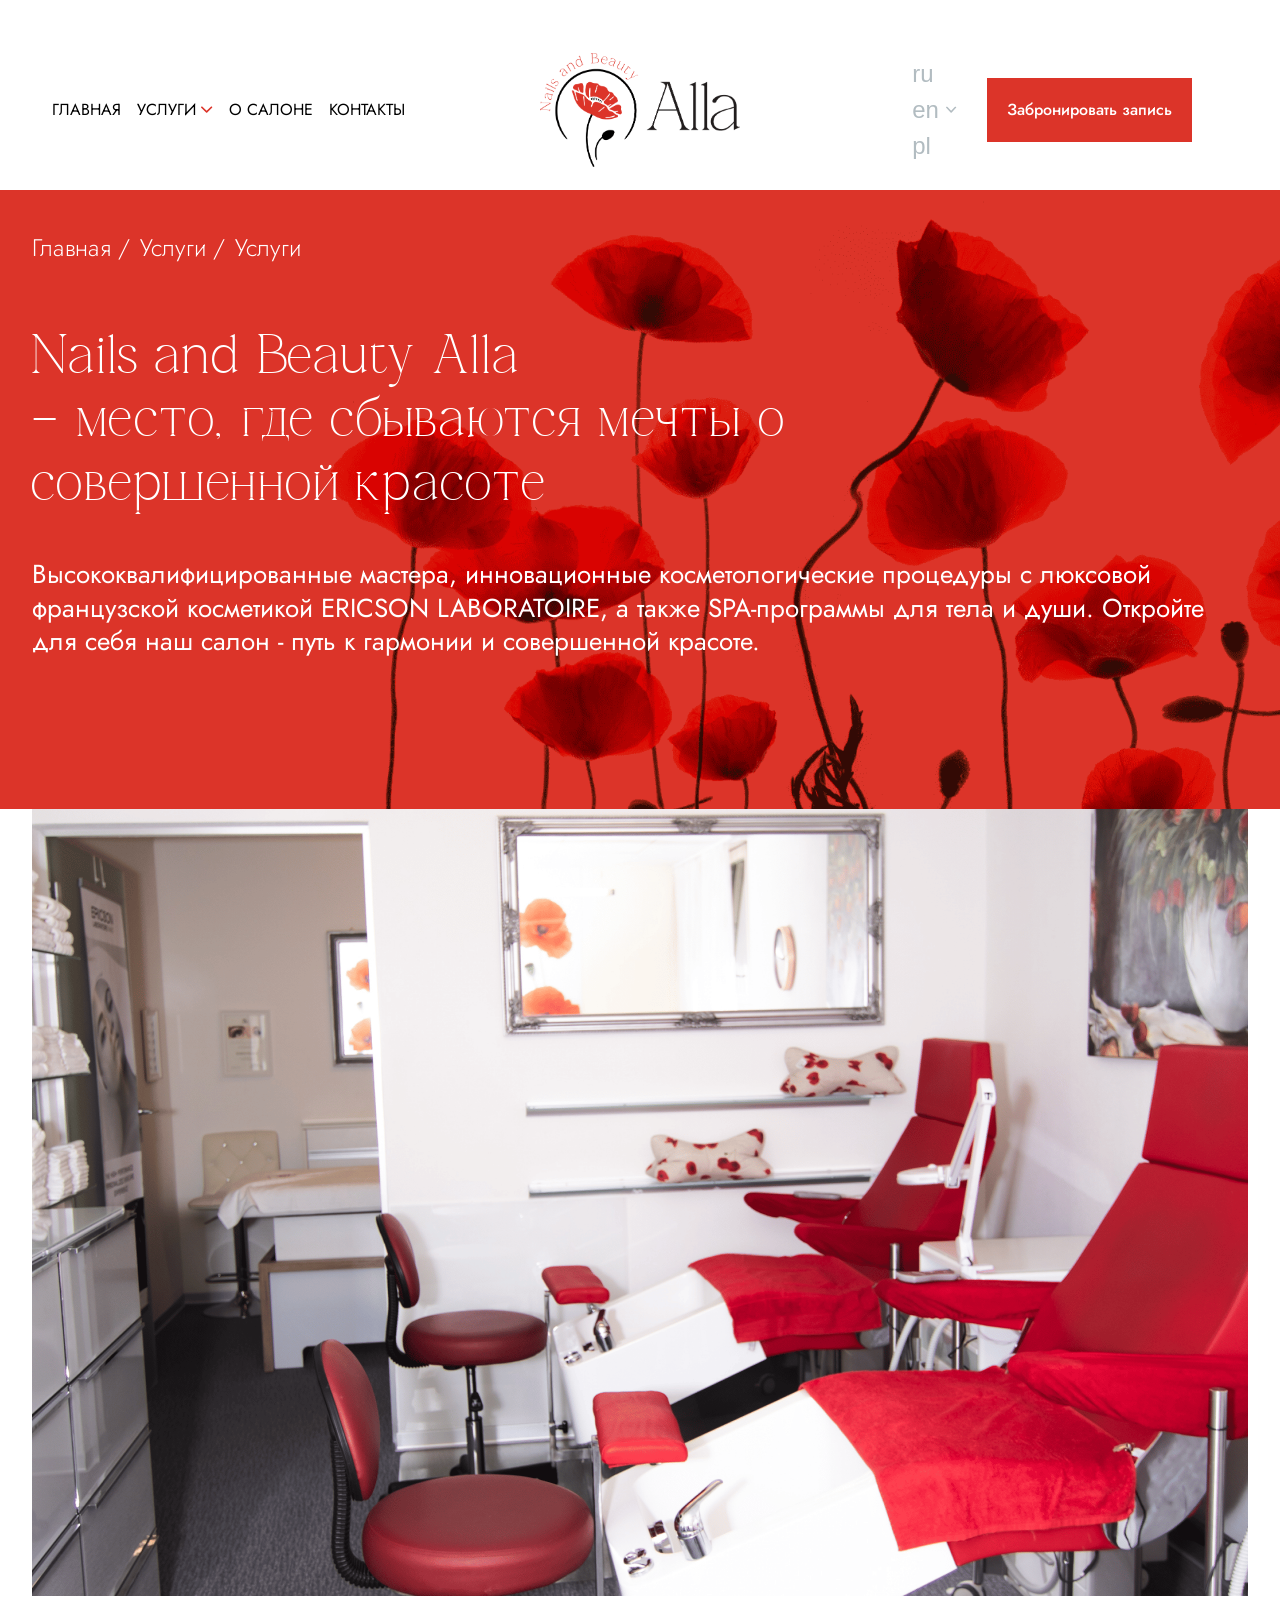
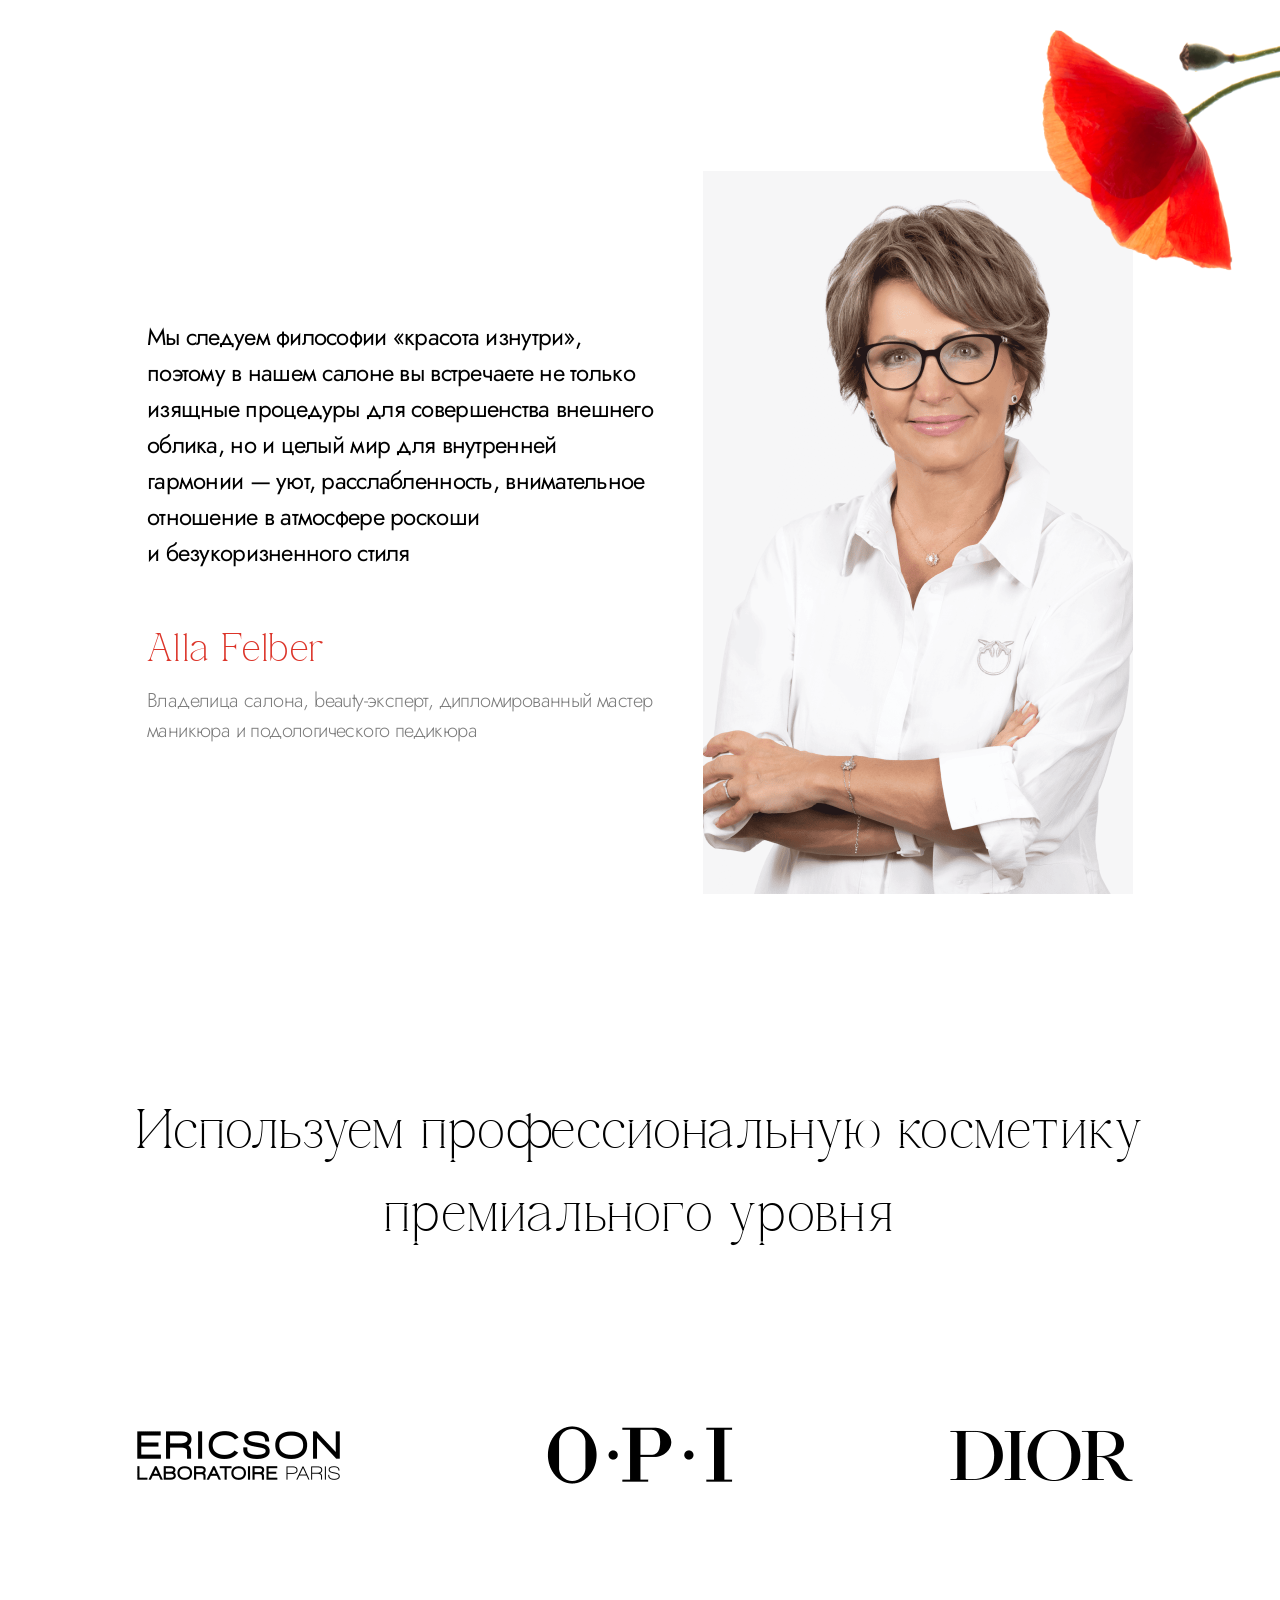
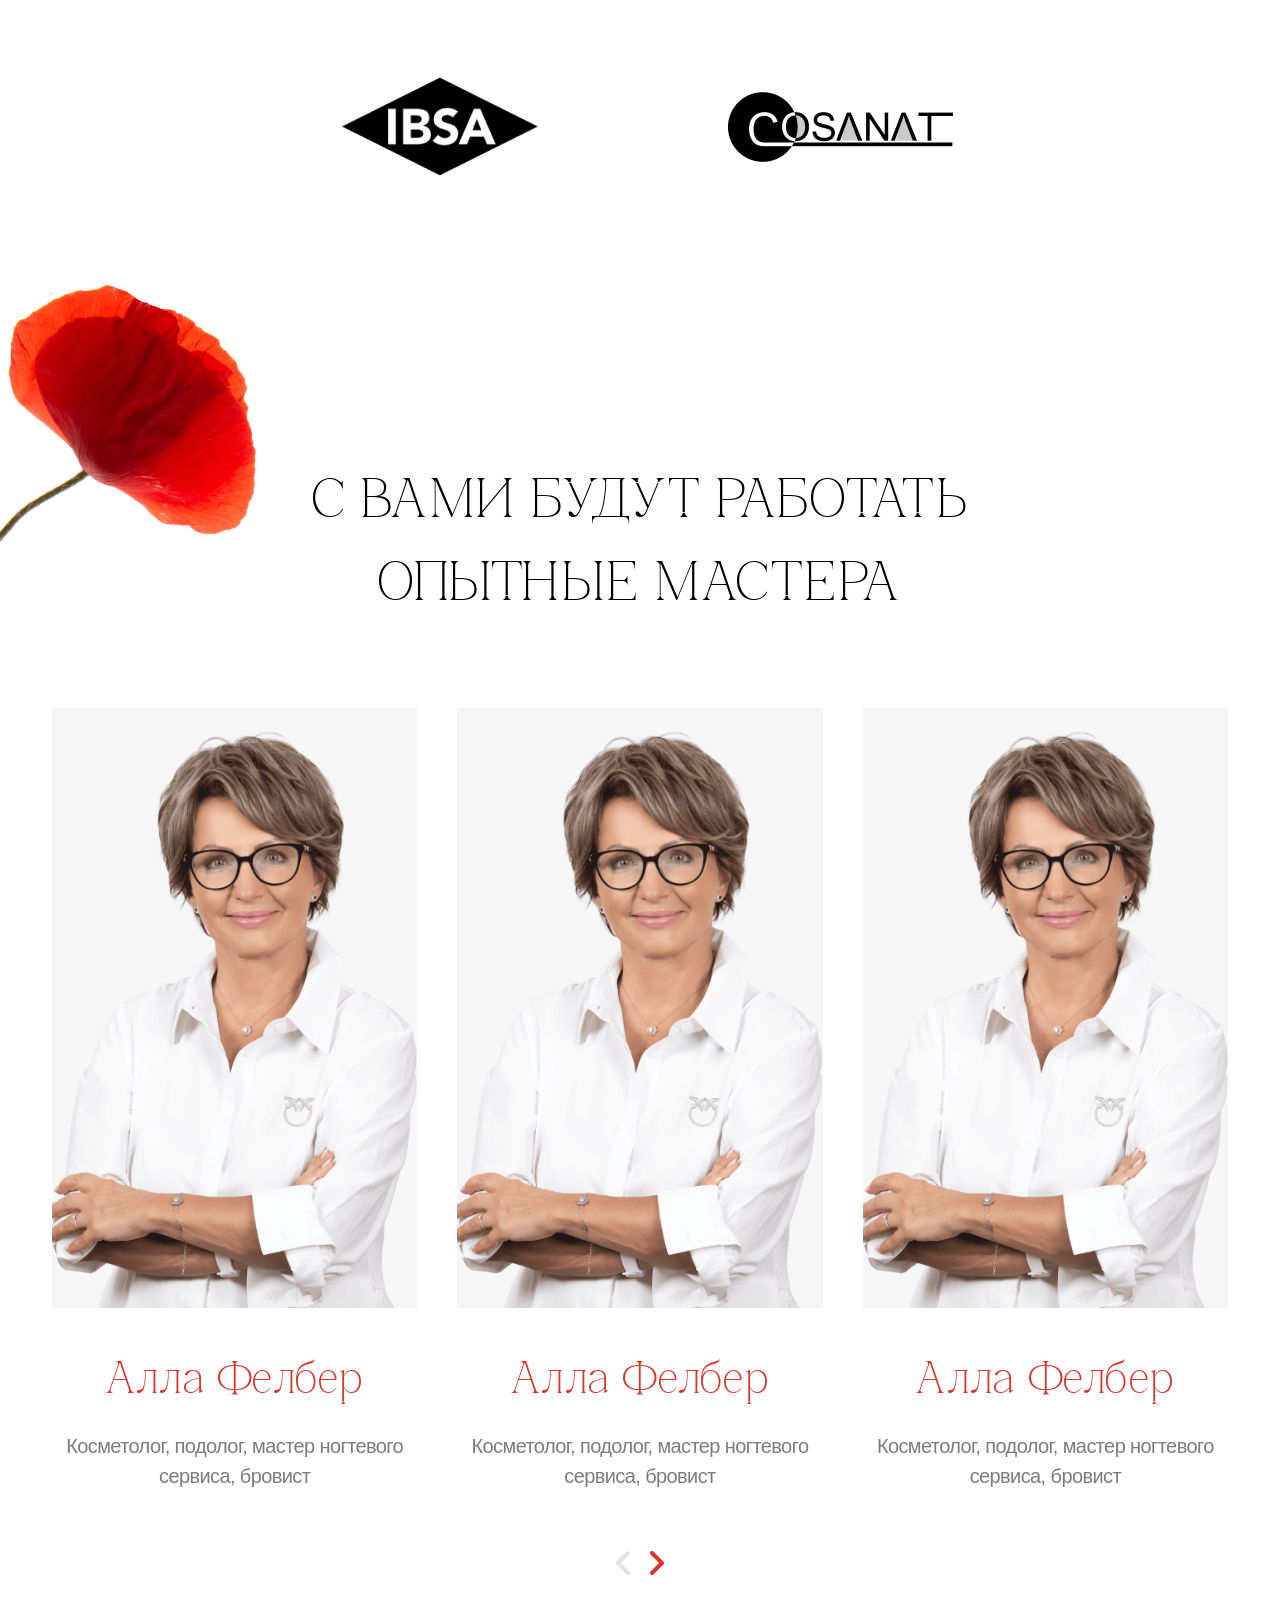
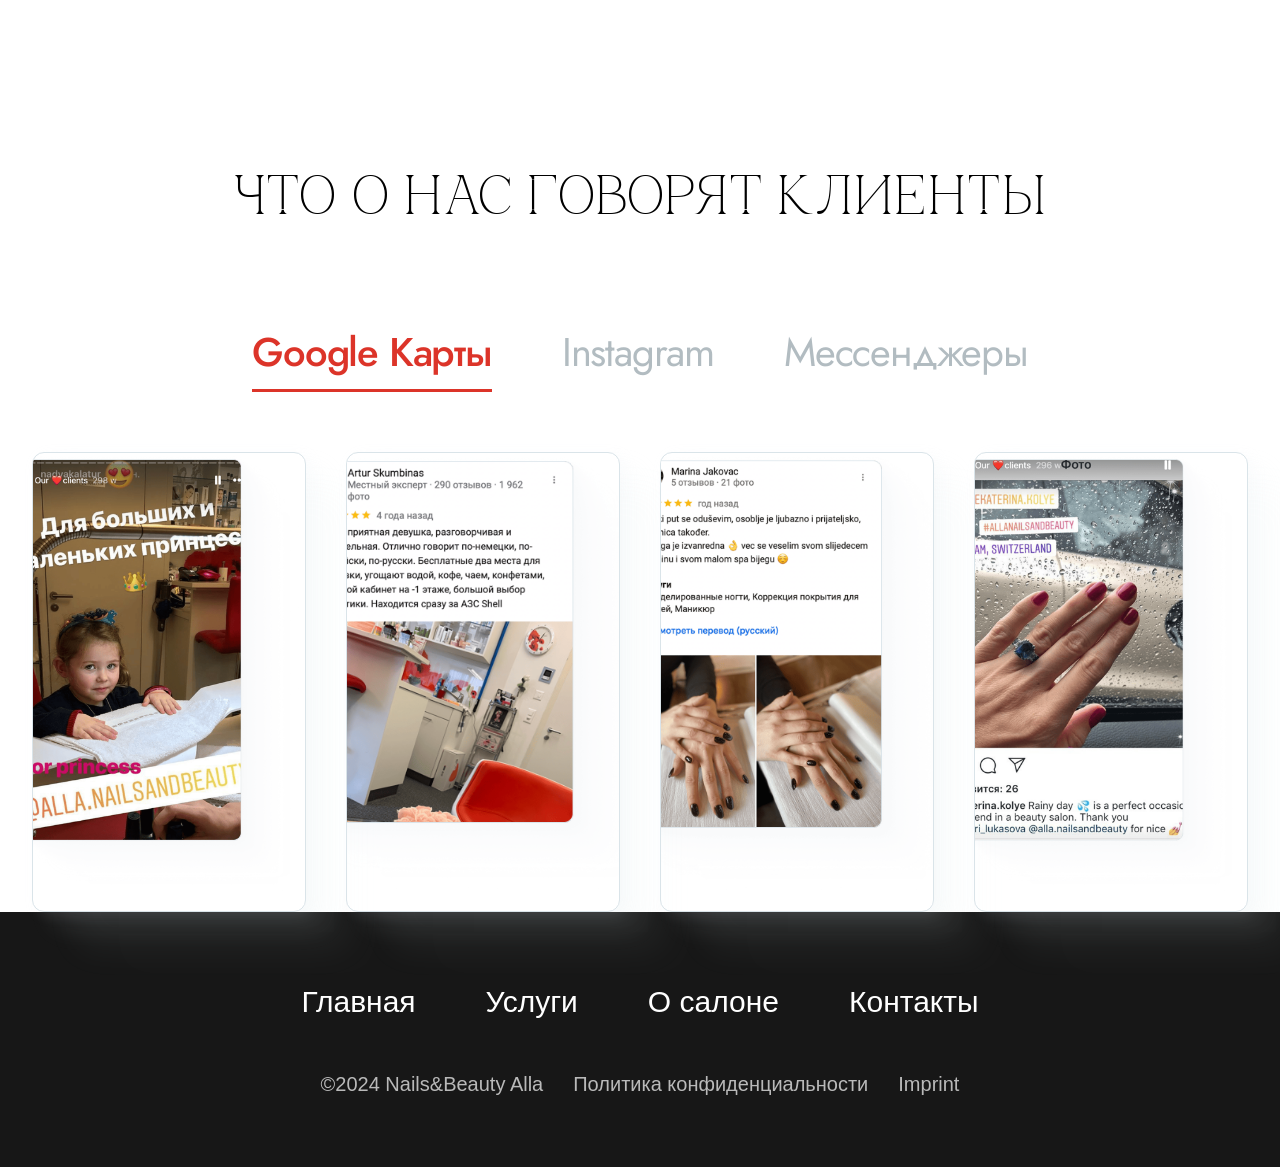
==== commit a0a91056: "adaptive end" ====
--- a/ab.html
+++ b/ab.html
@@ -9,21 +9,27 @@
 <body>
     
 
-    <header class="header">
+    <header class="header header_sup">
         <div class="container">
             <div class="header_wrapper">
                 <div class="header_left">
                     <div class="header_ul">
                         <a href="/" class="header_li">Главная</a>
-                        <a href="/" class="header_li">
-                            Услуги
+                        <div class="header_li header_li_main">
+                            <div class="header_li_p">
+                                Услуги
+                                <svg width="12" height="7" viewBox="0 0 12 7" fill="none" xmlns="http://www.w3.org/2000/svg">
+                                    <path d="M0.248163 0.235171C0.40711 0.084599 0.62266 1.23978e-05 0.847411 1.23978e-05C1.07216 1.23978e-05 1.28771 0.084599 1.44666 0.235171L5.64224 4.2109L9.83782 0.235171C9.99767 0.0888662 10.2118 0.00791073 10.434 0.00974083C10.6562 0.0115709 10.8688 0.0960398 11.026 0.244956C11.1831 0.393871 11.2723 0.595318 11.2742 0.805909C11.2761 1.0165 11.1907 1.21938 11.0363 1.37086L6.24148 5.91444C6.08254 6.06501 5.86699 6.1496 5.64224 6.1496C5.41749 6.1496 5.20194 6.06501 5.04299 5.91444L0.248163 1.37086C0.0892645 1.22025 0 1.01599 0 0.803018C0 0.590044 0.0892645 0.385789 0.248163 0.235171Z" fill="#DC3429" />
+                                </svg>
+                            </div>
+
                             <div class="header_li_pog">
                                 <a href="/" class="header_li_pog_menu">Маникюр</a>
                                 <a href="/" class="header_li_pog_menu">Педикюр</a>
                                 <a href="/" class="header_li_pog_menu">Депиляция</a>
                                 <a href="/" class="header_li_pog_menu">Косметология</a>
                             </div>
-                        </a>
+                        </div>
                         <a href="/" class="header_li">О салоне</a>
                         <a href="/" class="header_li">Контакты</a>
                     </div>
@@ -45,6 +51,69 @@
                     <div class="header_but">Забронировать запись</div>
                 </div>
             </div>
+
+            <div class="header_mob">
+                <div class="header_mob_top">
+                    <div class="header_mob_top_img"><img src="/assets/img/mainpage/logo_sup.png" alt="logo"></div>
+
+                    <div class="header_mob_top_leng">
+                        <div class="header_leng">
+                            <span>
+                                <svg width="11" height="7" viewBox="0 0 11 7" fill="none" xmlns="http://www.w3.org/2000/svg">
+                                    <path d="M0.225603 0.235111C0.3701 0.0845385 0.566054 -4.86374e-05 0.770373 -4.86374e-05C0.974692 -4.86374e-05 1.17065 0.0845385 1.31514 0.235111L5.12931 4.21084L8.94347 0.235111C9.08879 0.0888057 9.28343 0.00785017 9.48547 0.00968027C9.6875 0.0115104 9.88076 0.0959792 10.0236 0.244895C10.1665 0.39381 10.2475 0.595257 10.2493 0.805848C10.251 1.01644 10.1734 1.21932 10.033 1.3708L5.67408 5.91438C5.52958 6.06495 5.33362 6.14954 5.12931 6.14954C4.92499 6.14954 4.72903 6.06495 4.58454 5.91438L0.225603 1.3708C0.0811495 1.22019 0 1.01593 0 0.802957C0 0.589983 0.0811495 0.385729 0.225603 0.235111Z" fill="#B2BCC1" />
+                                </svg>
+                            </span>
+                            <div class="header_item">ru</div>
+                            <div class="header_item">en</div>
+                            <div class="header_item">pl</div>
+                        </div>
+                    </div>
+
+                    <div class="header_mob_top_burger">
+                        <span></span><span></span><span></span>
+                    </div>
+                </div>
+
+                <div class="header_mob_back">
+                    <div class="header_mob_menu">
+                        <a href="/" class="header_mob_menu_li">Главная</a>
+                        <div class="header_mob_menu_li header_mob_menu_li_main">
+                            <p>Услуги
+                            <svg width="11" height="6" viewBox="0 0 11 6" fill="none" xmlns="http://www.w3.org/2000/svg">
+                                <path d="M0.242127 0.229439C0.397208 0.0825295 0.607514 0 0.826798 0C1.04608 0 1.25639 0.0825295 1.41147 0.229439L5.50499 4.10846L9.59852 0.229439C9.75449 0.0866928 9.96338 0.00770664 10.1802 0.00949192C10.397 0.0112772 10.6045 0.0936918 10.7578 0.238985C10.9111 0.384278 10.9981 0.580825 11 0.786294C11.0019 0.991762 10.9185 1.18971 10.7679 1.33751L6.08966 5.77056C5.93458 5.91747 5.72428 6 5.50499 6C5.28571 6 5.0754 5.91747 4.92032 5.77056L0.242127 1.33751C0.0870932 1.19055 0 0.991266 0 0.783473C0 0.57568 0.0870932 0.376393 0.242127 0.229439Z" fill="white" />
+                            </svg>
+                            </p>
+
+                            <div class="header_mob_menu_li_pog">
+                                <a href="/" class="header_mob_menu_li_pog_item">Маникюр</a>
+                                <a href="/" class="header_mob_menu_li_pog_item">Педикюр</a>
+                                <a href="/" class="header_mob_menu_li_pog_item">Депиляция</a>
+                                <a href="/" class="header_mob_menu_li_pog_item">Косметология</a>
+                            </div>
+
+                        </div>
+                        <a href="/" class="header_mob_menu_li">О салоне</a>
+                        <a href="/" class="header_mob_menu_li">Контакты</a>
+                    </div>
+
+                    <a href="tel:+41764291881" class="header_mob_tel">+41 76 429 18 81</a>
+
+                    <a href="/" class="header_mob_bron">Забронировать запись</a>
+
+                    <div class="header_mob_soc">
+                        <a href="" class="header_mob_soc_item">
+                            <svg width="50" height="50" viewBox="0 0 50 50" fill="none" xmlns="http://www.w3.org/2000/svg">
+                                <path fill-rule="evenodd" clip-rule="evenodd" d="M50 0H0V50H50V0ZM10.4193 17.1635C10.4193 13.4386 13.4389 10.419 17.1638 10.419H32.8471C36.572 10.419 39.5916 13.4386 39.5916 17.1635V32.8469C39.5916 36.5717 36.572 39.5913 32.8471 39.5913H17.1638C13.4389 39.5913 10.4193 36.5717 10.4193 32.8469V17.1635ZM17.1638 8.22461C12.227 8.22461 8.22489 12.2267 8.22489 17.1635V32.8469C8.22489 37.7837 12.227 41.7858 17.1638 41.7858H32.8471C37.784 41.7858 41.786 37.7837 41.786 32.8469V17.1635C41.786 12.2267 37.784 8.22461 32.8471 8.22461H17.1638ZM25.8325 19.8181C24.7555 19.6584 23.6556 19.8424 22.6892 20.3438C21.7229 20.8452 20.9392 21.6386 20.4497 22.6111C19.9602 23.5836 19.7899 24.6857 19.9628 25.7606C20.1358 26.8355 20.6433 27.8285 21.4131 28.5983C22.183 29.3682 23.176 29.8757 24.2509 30.0486C25.3258 30.2216 26.4279 30.0512 27.4004 29.5617C28.3728 29.0723 29.1662 28.2886 29.6677 27.3222C30.1691 26.3558 30.3531 25.2559 30.1934 24.179C30.0305 23.0805 29.5186 22.0634 28.7333 21.2782C27.948 20.4929 26.931 19.981 25.8325 19.8181ZM21.6786 18.396C23.0546 17.6819 24.6208 17.42 26.1544 17.6474C27.7186 17.8794 29.1668 18.6083 30.285 19.7265C31.4032 20.8447 32.1321 22.2928 32.364 23.8571C32.5915 25.3906 32.3295 26.9568 31.6155 28.3329C30.9015 29.709 29.7717 30.8249 28.3869 31.5219C27.0022 32.2189 25.4329 32.4615 23.9023 32.2152C22.3716 31.9689 20.9577 31.2462 19.8614 30.15C18.7652 29.0538 18.0426 27.6398 17.7963 26.1092C17.55 24.5786 17.7926 23.0093 18.4896 21.6245C19.1866 20.2397 20.3025 19.11 21.6786 18.396ZM33.6313 15.2827C33.0253 15.2827 32.5341 15.7739 32.5341 16.3799C32.5341 16.9859 33.0253 17.4771 33.6313 17.4771H33.6452C34.2511 17.4771 34.7424 16.9859 34.7424 16.3799C34.7424 15.7739 34.2511 15.2827 33.6452 15.2827H33.6313Z" fill="white" />
+                            </svg>
+                        </a>
+                        <a href="" class="header_mob_soc_item">
+                            <svg width="50" height="50" viewBox="0 0 50 50" fill="none" xmlns="http://www.w3.org/2000/svg">
+                                <path fill-rule="evenodd" clip-rule="evenodd" d="M50 0H0V50H50V0ZM28.6483 8.22461C26.2775 8.22461 24.0039 9.16639 22.3275 10.8428C20.6512 12.5191 19.7094 14.7928 19.7094 17.1635V20.7713H16.1016C15.4956 20.7713 15.0044 21.2625 15.0044 21.8685V28.1419C15.0044 28.7478 15.4956 29.2391 16.1016 29.2391H19.7094V40.6885C19.7094 41.2945 20.2006 41.7858 20.8066 41.7858H27.0799C27.6859 41.7858 28.1772 41.2945 28.1772 40.6885V29.2391H31.7849C32.2884 29.2391 32.7273 28.8964 32.8494 28.408L34.4177 22.1346C34.4997 21.8068 34.426 21.4596 34.2181 21.1933C34.0102 20.927 33.6912 20.7713 33.3533 20.7713H28.1772V17.1635C28.1772 17.0386 28.2268 16.9187 28.3151 16.8304C28.4035 16.742 28.5233 16.6924 28.6483 16.6924H33.3533C33.9593 16.6924 34.4505 16.2011 34.4505 15.5952V9.32183C34.4505 8.71585 33.9593 8.22461 33.3533 8.22461H28.6483ZM23.8792 12.3945C25.1441 11.1296 26.8595 10.419 28.6483 10.419H32.2561V14.498H28.6483C27.9413 14.498 27.2633 14.7788 26.7634 15.2787C26.2636 15.7786 25.9827 16.4566 25.9827 17.1635V21.8685C25.9827 22.4745 26.474 22.9657 27.0799 22.9657H31.948L30.9283 27.0446H27.0799C26.474 27.0446 25.9827 27.5359 25.9827 28.1419V39.5913H21.9038V28.1419C21.9038 27.5359 21.4126 27.0446 20.8066 27.0446H17.1988V22.9657H20.8066C21.4126 22.9657 21.9038 22.4745 21.9038 21.8685V17.1635C21.9038 15.3748 22.6144 13.6593 23.8792 12.3945Z" fill="white" />
+                            </svg>
+                        </a>
+                    </div>
+                </div>
+            </div>
         </div>
     </header>
 
@@ -105,28 +174,59 @@
             <div class="masters_wrapper">
                 <div class="masters_item">
                     <div class="masters_photo"><img src="/assets/img/mainpage/Frame79.png" alt=""></div>
-                    <div class="masters_name">Алла Фелбер</div>
-                    <div class="masters_descr">Косметолог, подолог, мастер ногтевого сервиса, бровист</div>
-                </div>
-                <div class="masters_item">
-                    <div class="masters_photo"><img src="/assets/img/mainpage/Frame79.png" alt=""></div>
-                    <div class="masters_name">Алла Фелбер</div>
-                    <div class="masters_descr">Косметолог, подолог, мастер ногтевого сервиса, бровист</div>
-                </div>
-                <div class="masters_item">
-                    <div class="masters_photo"><img src="/assets/img/mainpage/Frame79.png" alt=""></div>
-                    <div class="masters_name">Алла Фелбер</div>
-                    <div class="masters_descr">Косметолог, подолог, мастер ногтевого сервиса, бровист</div>
-                </div>
-                <div class="masters_item">
-                    <div class="masters_photo"><img src="/assets/img/mainpage/Frame79.png" alt=""></div>
-                    <div class="masters_name">Алла Фелбер</div>
-                    <div class="masters_descr">Косметолог, подолог, мастер ногтевого сервиса, бровист</div>
-                </div>
-                <div class="masters_item">
-                    <div class="masters_photo"><img src="/assets/img/mainpage/Frame79.png" alt=""></div>
-                    <div class="masters_name">Алла Фелбер</div>
-                    <div class="masters_descr">Косметолог, подолог, мастер ногтевого сервиса, бровист</div>
+                    <div class="masters_info">
+                        <div class="masters_name">Алла Фелбер</div>
+                        <div class="masters_descr">Косметолог, подолог, мастер ногтевого сервиса, бровист</div>
+                    </div>
+                </div>
+                <div class="masters_item">
+                    <div class="masters_photo"><img src="/assets/img/mainpage/Frame79.png" alt=""></div>
+                    <div class="masters_info">
+                        <div class="masters_name">Алла Фелбер</div>
+                        <div class="masters_descr">Косметолог, подолог, мастер ногтевого сервиса, бровист</div>
+                    </div>
+                </div>
+                <div class="masters_item">
+                    <div class="masters_photo"><img src="/assets/img/mainpage/Frame79.png" alt=""></div>
+                    <div class="masters_info">
+                        <div class="masters_name">Алла Фелбер</div>
+                        <div class="masters_descr">Косметолог, подолог, мастер ногтевого сервиса, бровист</div>
+                    </div>
+                </div>
+                <div class="masters_item">
+                    <div class="masters_photo"><img src="/assets/img/mainpage/Frame79.png" alt=""></div>
+                    <div class="masters_info">
+                        <div class="masters_name">Алла Фелбер</div>
+                        <div class="masters_descr">Косметолог, подолог, мастер ногтевого сервиса, бровист</div>
+                    </div>
+                </div>
+                <div class="masters_item">
+                    <div class="masters_photo"><img src="/assets/img/mainpage/Frame79.png" alt=""></div>
+                    <div class="masters_info">
+                        <div class="masters_name">Алла Фелбер</div>
+                        <div class="masters_descr">Косметолог, подолог, мастер ногтевого сервиса, бровист</div>
+                    </div>
+                </div>
+                <div class="masters_item">
+                    <div class="masters_photo"><img src="/assets/img/mainpage/Frame79.png" alt=""></div>
+                    <div class="masters_info">
+                        <div class="masters_name">Алла Фелбер</div>
+                        <div class="masters_descr">Косметолог, подолог, мастер ногтевого сервиса, бровист</div>
+                    </div>
+                </div>
+                <div class="masters_item">
+                    <div class="masters_photo"><img src="/assets/img/mainpage/Frame79.png" alt=""></div>
+                    <div class="masters_info">
+                        <div class="masters_name">Алла Фелбер</div>
+                        <div class="masters_descr">Косметолог, подолог, мастер ногтевого сервиса, бровист</div>
+                    </div>
+                </div>
+                <div class="masters_item">
+                    <div class="masters_photo"><img src="/assets/img/mainpage/Frame79.png" alt=""></div>
+                    <div class="masters_info">
+                        <div class="masters_name">Алла Фелбер</div>
+                        <div class="masters_descr">Косметолог, подолог, мастер ногтевого сервиса, бровист</div>
+                    </div>
                 </div>
             </div>
 
--- a/style.css
+++ b/style.css
@@ -80,6 +80,29 @@
   height: 100%;
 }
 
+/* WebKit */
+::-webkit-scrollbar {
+  width: 12px;
+}
+
+::-webkit-scrollbar-track {
+  background: #f1f1f1; /* светлый фон дорожки */
+}
+
+::-webkit-scrollbar-thumb {
+  background: #dc3429; /* красный ползунок */
+}
+
+::-webkit-scrollbar-thumb:hover {
+  background: #b82a21; /* темнее при наведении */
+}
+
+/* Firefox */
+html {
+  scrollbar-width: thin;
+  scrollbar-color: #dc3429 #f1f1f1;
+}
+
 .header {
   margin-top: 50px;
 }
@@ -89,6 +112,7 @@
   -webkit-box-pack: justify;
       -ms-flex-pack: justify;
           justify-content: space-between;
+  justify-items: center;
   gap: 20px;
   -webkit-box-align: center;
       -ms-flex-align: center;
@@ -113,8 +137,37 @@
   text-transform: uppercase;
   color: #000;
 }
+.header_li_p {
+  font-family: inherit;
+  font-weight: inherit;
+  font-size: inherit;
+  text-transform: uppercase;
+  color: inherit;
+  display: -webkit-box;
+  display: -ms-flexbox;
+  display: flex;
+  gap: 5px;
+  cursor: pointer;
+}
 .header_li_pog {
   display: none;
+  position: absolute;
+  grid-template-columns: auto auto auto;
+  top: 100%;
+  left: -20px;
+  padding: 15px 20px 5px 20px;
+  background: white;
+  -webkit-box-orient: vertical;
+  -webkit-box-direction: normal;
+      -ms-flex-direction: column;
+          flex-direction: column;
+  gap: 15px 20px;
+}
+.header_li_main {
+  position: relative;
+}
+.header_li_main:hover .header_li_pog {
+  display: grid;
 }
 .header_mid {
   height: 168px;
@@ -161,6 +214,9 @@
   padding: 22px 32px;
   cursor: pointer;
 }
+.header_mob {
+  display: none;
+}
 
 .mains {
   background-image: url(/assets/img/mainpage/image1.png);
@@ -178,6 +234,9 @@
   letter-spacing: 0.05em;
   color: #211d1d;
 }
+.mains_but {
+  display: none;
+}
 
 .two {
   margin-top: 130px;
@@ -268,7 +327,7 @@
   margin-top: 275px;
 }
 .service_main {
-  font-family: var(--font-family);
+  font-family: var(--second-family);
   font-weight: 400;
   font-size: 75px;
   letter-spacing: 0.05em;
@@ -346,7 +405,7 @@
   margin-top: 230px;
 }
 .special_title {
-  font-family: var(--font-family);
+  font-family: var(--second-family);
   font-weight: 400;
   font-size: 75px;
   letter-spacing: 0.05em;
@@ -435,7 +494,7 @@
   margin-top: 270px;
 }
 .photos_title {
-  font-family: var(--font-family);
+  font-family: var(--second-family);
   font-weight: 400;
   font-size: 75px;
   letter-spacing: 0.05em;
@@ -1677,12 +1736,1233 @@
 
 @media (max-width: 1980px) {
   .container {
-    width: 90%;
+    width: 95%;
   }
   .header_li {
-    font-size: 1.2rem;
+    font-size: 1rem;
+    text-wrap: nowrap;
+  }
+  .header_ul {
+    gap: 16px;
   }
   .header_mid {
     height: 120px;
+    width: 200px;
+  }
+  .header_but {
+    font-size: 16px;
+    padding: 20px;
+  }
+  .mains_h1 {
+    font-size: 65px;
+  }
+  .two {
+    margin-top: 100px;
+  }
+  .two_block1 {
+    gap: 50px;
+  }
+  .two_block1_text_title {
+    font-size: 55px;
+  }
+  .two_block2 {
+    gap: 50px;
+  }
+  .two_block2_text_title {
+    font-size: 55px;
+  }
+  .two .mac1 {
+    bottom: -350px;
+    width: 20%;
+  }
+  .service {
+    margin-top: 200px;
+  }
+  .service_main {
+    font-size: 55px;
+  }
+  .special {
+    margin-top: 200px;
+  }
+  .special_title {
+    font-size: 55px;
+  }
+  .special .mak2 {
+    width: 20%;
+    height: auto;
+    right: 20px;
+  }
+  .special_suptitle {
+    font-size: 45px;
+  }
+  .special_but {
+    padding: 20px;
+    font-size: 20px;
+  }
+  .special_wrapper {
+    background-position: bottom;
+    padding: 100px 0;
+  }
+  .photos {
+    margin-top: 200px;
+  }
+  .photos_title {
+    font-size: 55px;
+  }
+  .slider2_title {
+    font-size: 55px;
+  }
+  .slider2_item_title {
+    font-size: 35px;
+  }
+  .food_title {
+    font-size: 55px;
+  }
+  .food .mak3 {
+    top: -214px;
+    left: -125px;
+    width: 20%;
+  }
+  .profi_title {
+    font-size: 55px;
+  }
+  .bron {
+    padding: 100px 0;
+  }
+  .bron_title {
+    font-size: 55px;
+  }
+  .map_phone {
+    font-size: 55px;
+  }
+  .map .mac5 {
+    width: 265px;
+    height: auto;
+  }
+  .footer_li {
+    font-size: 30px;
+  }
+  .footer_info {
+    gap: 30px;
+  }
+  .hero_title {
+    padding: 0 20px;
+    text-align: center;
+    font-size: 55px;
+  }
+  .list_title {
+    font-size: 55px;
+  }
+  .list_block {
+    gap: 50px;
+  }
+  .list_btn {
+    -webkit-box-orient: vertical;
+    -webkit-box-direction: normal;
+        -ms-flex-direction: column;
+            flex-direction: column;
+    -webkit-box-align: center;
+        -ms-flex-align: center;
+            align-items: center;
+  }
+  .list_photo {
+    height: auto;
+  }
+  .list .mak6, .list .mak7, .list .mak8, .list .mak9, .list .mak10 {
+    width: 20%;
+  }
+  .hero2 .container {
+    display: -webkit-box;
+    display: -ms-flexbox;
+    display: flex;
+    -webkit-box-orient: vertical;
+    -webkit-box-direction: normal;
+        -ms-flex-direction: column;
+            flex-direction: column;
+  }
+  .hero2_title {
+    font-size: 55px;
+  }
+  .hero2_descr {
+    -webkit-box-ordinal-group: 4;
+        -ms-flex-order: 3;
+            order: 3;
+    width: 100%;
+    margin: 40px 0 0 0;
+  }
+  .philo_wrapper {
+    gap: 40px;
+  }
+  .philo .mac11 {
+    width: 20%;
+  }
+  .brand_title {
+    font-size: 55px;
+  }
+  .brand_wrapper {
+    display: -webkit-box;
+    display: -ms-flexbox;
+    display: flex;
+    -ms-flex-wrap: wrap;
+        flex-wrap: wrap;
+    -webkit-box-pack: center;
+        -ms-flex-pack: center;
+            justify-content: center;
+  }
+  .brand_item {
+    width: 33%;
+  }
+  .masters_title {
+    font-size: 55px;
+  }
+  .sure_title {
+    font-size: 55px;
+  }
+  .item {
+    background-size: 40% !important;
+  }
+  .prev_block {
+    gap: 50px;
+  }
+  .prev_photo {
+    width: auto;
+    height: auto;
+  }
+  .shop_title {
+    font-size: 55px;
+  }
+  .shop .mac14 {
+    top: 0;
+    width: 20%;
+  }
+}
+@media (max-width: 1400px) {
+  .mains {
+    padding: 170px 0 0 0;
+    background-position: bottom;
+  }
+}
+@media (max-width: 768px) {
+  .header {
+    padding: 15px 0;
+    margin: 0;
+    position: fixed;
+    top: 0;
+    left: 0;
+    width: 100vw;
+    height: -webkit-fit-content;
+    height: -moz-fit-content;
+    height: fit-content;
+    z-index: 200;
+    background: white;
+  }
+  .header_sup {
+    background: #DC3429;
+  }
+  .header_sup .header_mob_top_burger {
+    background: #ffffff;
+  }
+  .header_sup .header_mob_top_burger span {
+    background: #DC3429;
+  }
+  .header_wrapper {
+    display: none;
+  }
+  .header_mob {
+    display: block;
+  }
+  .header_mob_top {
+    display: -webkit-box;
+    display: -ms-flexbox;
+    display: flex;
+    -webkit-box-pack: justify;
+        -ms-flex-pack: justify;
+            justify-content: space-between;
+    position: relative;
+    z-index: 100;
+  }
+  .header_mob_top_img {
+    height: 91px;
+    width: auto;
+  }
+  .header_mob_top_img img {
+    width: 100%;
+    height: 100%;
+    -o-object-fit: contain;
+       object-fit: contain;
+  }
+  .header_mob_top_leng {
+    display: none;
+    font-weight: 400;
+    font-size: 20px;
+  }
+  .header_mob_top_burger {
+    height: 49px;
+    width: 49px;
+    display: -webkit-box;
+    display: -ms-flexbox;
+    display: flex;
+    -webkit-box-orient: vertical;
+    -webkit-box-direction: normal;
+        -ms-flex-direction: column;
+            flex-direction: column;
+    gap: 6px;
+    -webkit-box-pack: center;
+        -ms-flex-pack: center;
+            justify-content: center;
+    -webkit-box-align: center;
+        -ms-flex-align: center;
+            align-items: center;
+    background: #b2bcc1;
+    border-radius: 2px;
+    cursor: pointer;
+  }
+  .header_mob_top_burger span {
+    width: 32px;
+    min-height: 4px;
+    border-radius: 2px;
+    background: white;
+    -webkit-transition: all 0.3s ease;
+    transition: all 0.3s ease;
+  }
+  .header_mob_top_burger_active span:nth-child(1) {
+    -webkit-transform: rotate(45deg);
+            transform: rotate(45deg);
+    position: absolute;
+  }
+  .header_mob_top_burger_active span:nth-child(3) {
+    -webkit-transform: rotate(-45deg);
+            transform: rotate(-45deg);
+    position: absolute;
+  }
+  .header_mob_top_burger_active span:nth-child(2) {
+    opacity: 0;
+  }
+  .header_mob_active .header_mob_top_img {
+    display: none;
+  }
+  .header_mob_active .header_mob_top_leng {
+    display: block;
+  }
+  .header_mob_active .header_mob_top_burger {
+    background: white;
+  }
+  .header_mob_active .header_mob_top_burger span {
+    background: black;
+  }
+  .header_mob_back {
+    overflow: scroll;
+    width: 100vw;
+    height: 100vh;
+    -webkit-transform: translateX(-100%);
+            transform: translateX(-100%);
+    background: #171717;
+    position: absolute;
+    z-index: 99;
+    top: 0;
+    left: 0;
+    -webkit-transition: all 0.3s ease;
+    transition: all 0.3s ease;
+  }
+  .header_mob_back_active {
+    -webkit-transform: translateX(0%);
+            transform: translateX(0%);
+  }
+  .header_mob_menu {
+    margin-top: 130px;
+    display: -webkit-box;
+    display: -ms-flexbox;
+    display: flex;
+    -webkit-box-orient: vertical;
+    -webkit-box-direction: normal;
+        -ms-flex-direction: column;
+            flex-direction: column;
+    gap: 26px;
+    -webkit-box-align: center;
+        -ms-flex-align: center;
+            align-items: center;
+  }
+  .header_mob_menu_li {
+    font-family: var(--font-family);
+    font-weight: 500;
+    font-size: 22px;
+    text-transform: uppercase;
+    color: #fff;
+    text-align: center;
+  }
+  .header_mob_menu_li p {
+    display: -webkit-box;
+    display: -ms-flexbox;
+    display: flex;
+    -webkit-box-pack: center;
+        -ms-flex-pack: center;
+            justify-content: center;
+    gap: 10px;
+  }
+  .header_mob_menu_li_pog {
+    margin-top: 20px;
+    display: none;
+  }
+  .header_mob_menu_li_pog_active {
+    display: -webkit-box;
+    display: -ms-flexbox;
+    display: flex;
+    -ms-flex-wrap: wrap;
+        flex-wrap: wrap;
+    width: 80%;
+    margin-left: 10%;
+    -webkit-box-pack: center;
+        -ms-flex-pack: center;
+            justify-content: center;
+    -webkit-box-align: center;
+        -ms-flex-align: center;
+            align-items: center;
+    gap: 15px;
+  }
+  .header_mob_menu_li_pog_item {
+    font-family: var(--font-family);
+    font-weight: 400;
+    font-size: 18px;
+    text-transform: uppercase;
+    color: #fff;
+    text-decoration: underline;
+  }
+  .header_mob_tel {
+    margin-top: 63px;
+    font-family: var(--font-family);
+    font-weight: 500;
+    font-size: 40px;
+    line-height: 130%;
+    color: #dc3429;
+    display: block;
+    text-align: center;
+  }
+  .header_mob_bron {
+    display: block;
+    margin-top: 50px;
+    padding: 15px;
+    text-align: center;
+    font-family: var(--font-family);
+    font-weight: 500;
+    font-size: 22px;
+    color: #fff;
+    background: #dc3429;
+    width: 100%;
+  }
+  .header_mob_soc {
+    margin-top: 80px;
+    display: -webkit-box;
+    display: -ms-flexbox;
+    display: flex;
+    -webkit-box-pack: center;
+        -ms-flex-pack: center;
+            justify-content: center;
+    gap: 10px;
+    margin-bottom: 40px;
+  }
+  .food_menu {
+    grid-template-columns: 1fr;
+  }
+  .food .mak3 {
+    top: -108px;
+    left: 0;
+    width: 20%;
+    height: auto;
+  }
+  .profi_photo {
+    width: -webkit-fit-content;
+    width: -moz-fit-content;
+    width: fit-content;
+    max-height: 172px;
+    height: auto;
+  }
+  .profi_descr {
+    font-size: 26px;
+  }
+  .map_wrapper {
+    grid-template-columns: 1fr;
+  }
+  .sure_item {
+    overflow: scroll;
+  }
+  .sure_item_photo {
+    min-width: -webkit-fit-content;
+    min-width: -moz-fit-content;
+    min-width: fit-content;
+  }
+  .sure_item_active {
+    display: -webkit-box;
+    display: -ms-flexbox;
+    display: flex;
+  }
+  .philo_wrapper {
+    padding: 0;
+  }
+  .item_block {
+    -webkit-box-orient: vertical;
+    -webkit-box-direction: normal;
+        -ms-flex-direction: column;
+            flex-direction: column;
+    -webkit-box-align: center;
+        -ms-flex-align: center;
+            align-items: center;
+  }
+  .shop_block_wrapper_title_price {
+    min-width: -webkit-fit-content;
+    min-width: -moz-fit-content;
+    min-width: fit-content;
+  }
+}
+@media (max-width: 450px) {
+  .mains {
+    margin-top: 130px;
+    padding: 0;
+    overflow: hidden;
+    background-size: 300%;
+    background-position-x: 82%;
+  }
+  .mains_h1 {
+    font-size: 40px;
+    width: 100%;
+    text-align: center;
+  }
+  .mains_but {
+    display: block;
+    margin-top: 468px;
+    background: #dc3429;
+    width: 100%;
+    font-family: var(--font-family);
+    font-weight: 500;
+    font-size: 22px;
+    color: #fff;
+    text-align: center;
+    padding: 15px;
+  }
+  .two {
+    margin-top: 80px;
+  }
+  .two_block1 {
+    gap: 0;
+    grid-template-columns: 1fr;
+  }
+  .two_block1_img {
+    -webkit-box-ordinal-group: 2;
+        -ms-flex-order: 1;
+            order: 1;
+    height: 530px;
+  }
+  .two_block1_img img {
+    height: 100%;
+  }
+  .two_block1_text {
+    margin-top: 20px;
+  }
+  .two_block1_text_title {
+    font-size: 30px;
+  }
+  .two_block1_text_descr {
+    margin-top: 20px;
+    font-size: 18px;
+  }
+  .two_block2 {
+    gap: 0;
+    grid-template-columns: 1fr;
+    margin-top: 50px;
+  }
+  .two_block2_img {
+    margin-top: 0;
+    -webkit-box-ordinal-group: 2;
+        -ms-flex-order: 1;
+            order: 1;
+    height: 530px;
+  }
+  .two_block2_img img {
+    height: 100%;
+  }
+  .two_block2_text {
+    -webkit-box-ordinal-group: 3;
+        -ms-flex-order: 2;
+            order: 2;
+    margin-top: 20px;
+  }
+  .two_block2_text_title {
+    font-size: 30px;
+  }
+  .two_block2_text_descr {
+    margin-top: 20px;
+    font-size: 18px;
+  }
+  .two .mac1 {
+    display: none;
+  }
+  .service {
+    margin-top: 80px;
+  }
+  .service_main {
+    font-weight: 400;
+    font-size: 35px;
+    font-family: var(--second-family);
+  }
+  .service_wrapper {
+    margin-top: 30px;
+    gap: 30px 10px;
+    display: grid;
+    grid-template-columns: 1fr 1fr;
+  }
+  .service_item {
+    width: 100%;
+  }
+  .service_img {
+    height: 195px;
+  }
+  .service_title {
+    font-size: 24px;
+    margin-top: 10px;
+  }
+  .service_title:after {
+    height: 9px;
+    width: 10px;
+  }
+  .service_descr {
+    font-size: 14px;
+    margin-top: 8px;
+  }
+  .service_supdescr {
+    font-size: 10px;
+    margin-top: 3px;
+  }
+  .special {
+    margin-top: 80px;
+  }
+  .special .mak2 {
+    display: none;
+  }
+  .special_title {
+    font-size: 35px;
+  }
+  .special_wrapper {
+    margin-top: 30px;
+    padding: 50px 0 0 0;
+    background-size: 270%;
+    background-position-y: 53%;
+    background-position-x: 74%;
+  }
+  .special_wrapper .container {
+    display: block;
+    width: 100%;
+  }
+  .special_sup {
+    font-size: 20px;
+    text-align: center;
+  }
+  .special_suptitle {
+    margin-top: 32px;
+    font-size: 32px;
+    text-align: center;
+  }
+  .special_price {
+    margin-top: 70px;
+    font-size: 40px;
+    text-align: center;
+  }
+  .special_but {
+    margin-top: 80px;
+    text-align: center;
+    width: 100%;
+  }
+  .photos {
+    margin-top: 80px;
+  }
+  .photos_title {
+    font-size: 35px;
+  }
+  .photos_title br {
+    display: none;
+  }
+  .photos_wrapper {
+    margin-top: 30px;
+    grid-template-columns: 1fr 1fr;
+    grid-template-rows: repeat(6, 130px);
+    height: auto;
+    gap: 10px;
+  }
+  .photos_item {
+    margin-bottom: 0;
+  }
+  .photos_item:nth-child(1) {
+    grid-row: 1/2;
+    grid-column: 1/2;
+  }
+  .photos_item:nth-child(2) {
+    grid-row: 1/3;
+    grid-column: 2/3;
+  }
+  .photos_item:nth-child(3) {
+    grid-row: 2/3;
+    grid-column: 1/2;
+  }
+  .photos_item:nth-child(4) {
+    grid-row: 3/4;
+    grid-column: 2/3;
+  }
+  .photos_item:nth-child(5) {
+    grid-row: 3/5;
+    grid-column: 1/2;
+  }
+  .photos_item:nth-child(6) {
+    grid-row: 4/5;
+    grid-column: 2/3;
+  }
+  .photos_item:nth-child(7) {
+    grid-row: 5/6;
+    grid-column: 1/2;
+  }
+  .photos_item:nth-child(8) {
+    grid-row: 5/7;
+    grid-column: 2/3;
+  }
+  .photos_item:nth-child(9) {
+    grid-row: 6/7;
+    grid-column: 1/2;
+  }
+  .slider2 {
+    margin-top: 80px;
+  }
+  .slider2_title {
+    font-family: var(--second-family);
+    font-weight: 400;
+    font-size: 35px;
+    line-height: 120%;
+    letter-spacing: 0.05em;
+    text-transform: uppercase;
+    text-align: center;
+    color: #211d1d;
+  }
+  .slider2_wrapper {
+    margin-top: 30px;
+  }
+  .slider2_item {
+    width: 320px;
+  }
+  .slider2_item_img {
+    height: 240px;
+  }
+  .slider2_item_title {
+    margin-top: 15px;
+    font-size: 24px;
+    padding-right: 20px;
+  }
+  .slider2_item_descr {
+    margin-top: 10px;
+    font-size: 14px;
+  }
+  .food {
+    margin-top: 80px;
+  }
+  .food_title {
+    font-size: 35px;
+  }
+  .food_btn {
+    margin-top: 20px;
+    gap: 40px;
+  }
+  .food_li {
+    font-size: 20px;
+  }
+  .food_menu {
+    margin-top: 15px;
+    padding: 30px 23px;
+    gap: 20px;
+  }
+  .food_menu_li_title {
+    font-size: 20px;
+  }
+  .food_menu_li_line {
+    margin-bottom: 9px;
+  }
+  .food_menu_li_descr {
+    font-size: 20px;
+  }
+  .food .mak3 {
+    display: none;
+  }
+  .slider {
+    padding: 180px 0;
+  }
+  .slider_item {
+    width: 200px;
+    height: 200px;
+  }
+  .slider_phone {
+    width: 254px;
+    height: 500px;
+  }
+  .slider_phone2 {
+    width: 199px;
+    height: 245px;
+  }
+  .profi {
+    margin-top: 80px;
+  }
+  .profi_title {
+    font-size: 35px;
+  }
+  .profi_title br {
+    display: none;
+  }
+  .profi_suptitle {
+    margin-top: 15px;
+    font-size: 20px;
+  }
+  .profi_wrapper {
+    margin-top: 30px;
+    gap: 10px;
+  }
+  .profi_descr {
+    margin-top: 13px;
+    font-size: 16px;
+  }
+  .bron {
+    margin-top: 80px;
+    padding: 380px 0 0 0;
+    background-image: url(/assets/img/mainpage/flat-lay-flower-press-with-white-backgroundmob.png);
+  }
+  .bron_title {
+    font-weight: 500;
+    font-size: 32px;
+    letter-spacing: -0.01em;
+    text-align: center;
+    width: 100%;
+    padding: 0 20px;
+  }
+  .bron_title br {
+    display: none;
+  }
+  .bron_btn {
+    margin-top: 20px;
+    font-size: 22px;
+    padding: 15px 0;
+    width: 100%;
+  }
+  .bron .container {
+    width: 100%;
+  }
+  .map {
+    margin-top: 80px;
+  }
+  .map_wrapper {
+    gap: 80px;
+  }
+  .map_title {
+    font-size: 24px;
+    text-align: center;
+  }
+  .map_addres {
+    margin-top: 20px;
+    font-size: 24px;
+    text-align: center;
+  }
+  .map_phone {
+    margin-top: 40px;
+    font-size: 40px;
+    text-align: center;
+  }
+  .map_mail {
+    margin-top: 10px;
+    font-size: 30px;
+    text-align: center;
+  }
+  .map_blocks {
+    margin-top: 40px;
+    gap: 40px;
+    -webkit-box-pack: center;
+        -ms-flex-pack: center;
+            justify-content: center;
+  }
+  .map_block_title {
+    font-size: 24px;
+    text-align: center;
+  }
+  .map_block_descr {
+    font-size: 24px;
+    text-align: center;
+  }
+  .map_soc {
+    margin-top: 50px;
+    -webkit-box-pack: center;
+        -ms-flex-pack: center;
+            justify-content: center;
+    gap: 10px;
+  }
+  .map_soc_item {
+    height: 50px;
+    width: 50px;
+  }
+  .map .mac5 {
+    display: none;
+  }
+  .map_info {
+    -webkit-box-ordinal-group: 3;
+        -ms-flex-order: 2;
+            order: 2;
+  }
+  .map_cart {
+    -webkit-box-ordinal-group: 2;
+        -ms-flex-order: 1;
+            order: 1;
+  }
+  .footer {
+    padding: 86px 0 50px 0;
+  }
+  .footer_menu {
+    -webkit-box-orient: vertical;
+    -webkit-box-direction: normal;
+        -ms-flex-direction: column;
+            flex-direction: column;
+    -webkit-box-align: center;
+        -ms-flex-align: center;
+            align-items: center;
+    gap: 30px;
+  }
+  .footer_li {
+    font-size: 32px;
+  }
+  .footer_info {
+    margin-top: 60px;
+    -webkit-box-orient: vertical;
+    -webkit-box-direction: normal;
+        -ms-flex-direction: column;
+            flex-direction: column;
+    gap: 15px;
+    -webkit-box-align: center;
+        -ms-flex-align: center;
+            align-items: center;
+  }
+  .footer_create {
+    font-size: 16px;
+  }
+  .footer_politics {
+    font-size: 16px;
+  }
+  .footer_imp {
+    font-size: 16px;
+  }
+  .hero2 {
+    margin-top: 0;
+    padding: 0 0 300px 0;
+    background-position: bottom;
+    background-size: 323%;
+    background-position-x: 78%;
+  }
+  .hero2 .bred {
+    display: none;
+  }
+  .hero2_title {
+    margin-top: 180px;
+    font-size: 40px;
+  }
+  .hero2_descr {
+    font-size: 18px;
+    margin-top: 30px;
+  }
+  .photo {
+    width: 100%;
+    height: 400px;
+  }
+  .photo .container {
+    width: 100%;
+  }
+  .philo {
+    margin-top: 80px;
+  }
+  .philo_wrapper {
+    grid-template-columns: 1fr;
+  }
+  .philo_title {
+    font-size: 18px;
+  }
+  .philo_suptitle {
+    margin-top: 33px;
+    font-size: 35px;
+  }
+  .philo_descr {
+    margin-top: 3px;
+    font-size: 16px;
+  }
+  .philo_info {
+    -webkit-box-ordinal-group: 3;
+        -ms-flex-order: 2;
+            order: 2;
+  }
+  .philo_photo {
+    height: 534px;
+  }
+  .philo .mac11 {
+    display: none;
+  }
+  .brand {
+    margin-top: 80px;
+  }
+  .brand_title {
+    font-family: var(--second-family);
+    font-weight: 400;
+    font-size: 30px;
+    line-height: 120%;
+    letter-spacing: 0.05em;
+    text-transform: uppercase;
+  }
+  .brand_wrapper {
+    margin-top: 25px;
+  }
+  .brand_item {
+    height: 115px;
+  }
+  .masters {
+    padding-top: 80px;
+  }
+  .masters .mac12 {
+    display: none;
+  }
+  .masters_title {
+    font-size: 35px;
+  }
+  .masters_title br {
+    display: none;
+  }
+  .masters_wrapper {
+    margin-top: 40px;
+  }
+  .masters_item {
+    display: grid;
+    grid-template-columns: 1fr 1fr;
+    gap: 6px 10px;
+    -webkit-box-align: end;
+        -ms-flex-align: end;
+            align-items: end;
+  }
+  .masters_photo {
+    grid-column: 1/2;
+    height: 250px;
+  }
+  .masters_name {
+    grid-column: 2/3;
+    font-size: 20px;
+    margin-top: 0;
+  }
+  .masters_descr {
+    grid-column: 2/3;
+    margin-top: 0;
+    font-size: 14px;
+  }
+  .masters_btn {
+    margin-top: 30px;
+  }
+  .sure {
+    margin-top: 80px;
+  }
+  .sure_title {
+    font-weight: 400;
+    font-size: 35px;
+    line-height: 120%;
+    letter-spacing: 0.05em;
+    text-transform: uppercase;
+    text-align: center;
+    color: #211d1d;
+  }
+  .sure_btn {
+    margin-top: 20px;
+    gap: 35px;
+  }
+  .sure_btn_item {
+    font-size: 20px;
+  }
+  .sure_wrapper {
+    margin-top: 15px;
+  }
+  .sure_item {
+    gap: 10px;
+  }
+  .sure_item_photo {
+    width: 218px;
+    height: 296px;
+  }
+  .list {
+    margin-top: 80px;
+  }
+  .list_block {
+    grid-template-columns: 1fr;
+    gap: 30px;
+  }
+  .list_photo {
+    height: 265px;
+  }
+  .list_title {
+    font-size: 30px;
+  }
+  .list_descr {
+    font-size: 18px;
+  }
+  .list_ul {
+    margin-top: 30px;
+  }
+  .list_price {
+    padding: 6px 0;
+  }
+  .list_price_name {
+    font-size: 16px;
+    letter-spacing: -0.03em;
+    color: #000;
+  }
+  .list_price_coast {
+    font-size: 16px;
+  }
+  .list_btn {
+    margin-top: 40px;
+    gap: 15px;
+  }
+  .list_bron {
+    font-size: 22px;
+    padding: 15px;
+    width: 100%;
+    text-align: center;
+  }
+  .list_more {
+    margin-top: 0px;
+    font-size: 22px;
+  }
+  .list_more svg {
+    height: 14px;
+    width: 9px;
+    min-width: 9px;
+    min-height: 14px;
+  }
+  .item {
+    padding: 130px 0 0 0;
+    background-size: 100% !important;
+    background-position-y: 88% !important;
+  }
+  .item .bred {
+    display: none;
+  }
+  .item .container {
+    width: 100%;
+  }
+  .item_title {
+    margin-top: 0;
+    width: 100%;
+    font-weight: 400;
+    font-size: 45px;
+    line-height: 120%;
+    letter-spacing: 0.05em;
+    text-align: center;
+    color: #211d1d;
+  }
+  .item_wrapper {
+    margin-top: 30px;
+    gap: 26px;
+    width: 100%;
+    -webkit-box-pack: center;
+        -ms-flex-pack: center;
+            justify-content: center;
+    padding: 2.5% 0;
+  }
+  .item_lips {
+    min-width: 40px;
+    width: 40px;
+    height: 30px;
+  }
+  .item_block {
+    gap: 10px;
+  }
+  .item_descr {
+    font-size: 18px;
+    text-align: center;
+  }
+  .item_btn {
+    font-size: 22px;
+    text-align: center;
+    width: 100%;
+    padding: 15px;
+    margin-top: 400px;
+  }
+  .prev {
+    margin-top: 80px;
+  }
+  .prev_block {
+    grid-template-columns: 1fr;
+    gap: 20px;
+  }
+  .prev_photo {
+    height: 530px;
+  }
+  .prev_text {
+    font-size: 18px;
+  }
+  .shop {
+    margin-top: 80px;
+    padding-top: 0;
+  }
+  .shop .container {
+    width: 100%;
+  }
+  .shop .mac14 {
+    display: none;
+  }
+  .shop_title {
+    font-size: 35px;
+    letter-spacing: 0.05em;
+    text-transform: uppercase;
+  }
+  .shop_wrapper {
+    margin-top: 28px;
+    padding: 36px 15px;
+    gap: 50px;
+  }
+  .shop_block_title {
+    font-size: 30px;
+    letter-spacing: 0.05em;
+  }
+  .shop_block_wrapper {
+    margin-top: 10px;
+    padding-bottom: 10px;
+  }
+  .shop_block_wrapper:first-child {
+    margin-top: 20px;
+  }
+  .shop_block_wrapper_title {
+    -webkit-box-align: end;
+        -ms-flex-align: end;
+            align-items: flex-end;
+  }
+  .shop_block_wrapper_title_name {
+    font-size: 20px;
+    line-height: 125%;
+  }
+  .shop_block_wrapper_title_price {
+    font-size: 20px;
+    line-height: 125%;
+    letter-spacing: -0.01em;
+  }
+  .shop_block_wrapper_descr {
+    margin-top: 4px;
+    font-weight: 300;
+    font-size: 16px;
+    line-height: 125%;
+    letter-spacing: -0.01em;
+  }
+  .shop_btn {
+    margin-top: 0;
+    width: 100%;
+    font-size: 22px;
+    padding: 15px;
+    text-align: center;
+  }
+}
+@media (max-width: 400px) {
+  .sure_btn {
+    gap: 15px;
+  }
+  .sure_btn_item {
+    font-size: 18px;
   }
 }
